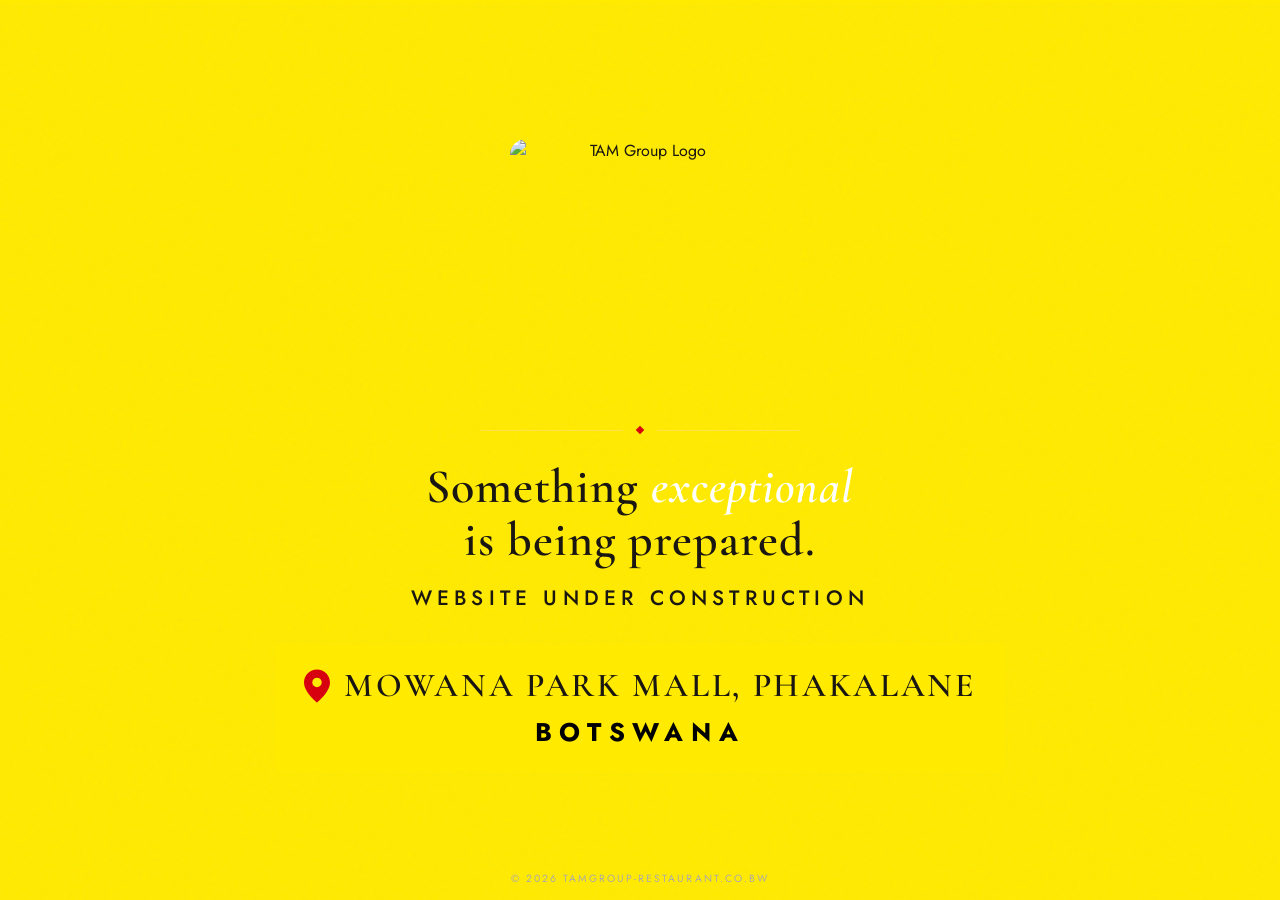
==== index.html @ 90bd8664 "Add initial HTML structure for restaurant website" ====
<!DOCTYPE html>
<html lang="en">
<head>
  <meta charset="UTF-8" />
  <meta name="viewport" content="width=device-width, initial-scale=1.0" />
  <title>TAM Group Restaurant</title>
  <meta name="description" content="TAM Group Restaurant – Coming Soon. Mowana Park Mall, Phakalane, Botswana." />
  <link rel="preconnect" href="https://fonts.googleapis.com" />
  <link rel="preconnect" href="https://fonts.gstatic.com" crossorigin />
  <link href="https://fonts.googleapis.com/css2?family=Cormorant+Garamond:ital,wght@0,300;0,400;0,600;1,300;1,400&family=Jost:wght@300;400;500&display=swap" rel="stylesheet" />

  <style>
    *, *::before, *::after { box-sizing: border-box; margin: 0; padding: 0; }

    :root {
      --white:   #ffffff;
      --off:     #fff9e6;
      --cream:   #FF4164;
      --gold:    #FFE14C;
      --gold-lt: #ffea7a;
      --dark:    #1a1612;
      --mid:     #5c5248;
      --radius:  4px;
    }

    html, body {
      height: 100%;
      font-family: 'Jost', sans-serif;
      background: #FFEA00;
      color: var(--dark);
      -webkit-font-smoothing: antialiased;
    }

    body::before {
      content: '';
      position: fixed;
      inset: 0;
      background-image: url("data:image/svg+xml,%3Csvg viewBox='0 0 200 200' xmlns='http://www.w3.org/2000/svg'%3E%3Cfilter id='n'%3E%3CfeTurbulence type='fractalNoise' baseFrequency='0.9' numOctaves='4' stitchTiles='stitch'/%3E%3C/filter%3E%3Crect width='100%25' height='100%25' filter='url(%23n)' opacity='0.035'/%3E%3C/svg%3E");
      pointer-events: none;
      z-index: 0;
    }

    .top-bar {
      position: fixed;
      top: 0; left: 0; right: 0;
      height: 3px;
      background: linear-gradient(90deg, #FFEA00, #FFEA00, #FFEA00);
      z-index: 100;
    }

    .page {
      position: relative;
      z-index: 1;
      min-height: 100vh;
      display: flex;
      flex-direction: column;
      align-items: center;
      justify-content: center;
      padding: 70px 24px 60px;
      text-align: center;
      gap: 0;
    }

    /* ============================================================
       LOGO SECTION
       Replace "white.logo.png" with your actual logo filename.
       The logo displays as a large circle (240px desktop, 180px mobile).
       Just drop your image file in the same folder as this HTML file
       and update the src attribute below if the filename is different.
       ============================================================ */
    .logo-wrap {
      margin-bottom: 28px;
      opacity: 0;
      animation: fadeUp 0.9s cubic-bezier(0.22,1,0.36,1) 0.1s forwards;
    }

    .logo-wrap img {
      width: 260px;
      height: 260px;
      border-radius: 16px;
      object-fit: cover;
      display: block;
      margin: 0 auto;
    }

    .divider {
      display: flex;
      align-items: center;
      gap: 14px;
      margin: 0 auto 28px;
      width: min(320px, 80vw);
      opacity: 0;
      animation: fadeUp 0.9s cubic-bezier(0.22,1,0.36,1) 0.3s forwards;
    }

    .divider-line {
      flex: 1;
      height: 1px;
      background: #FFE14C;
    }

    .divider-diamond {
      width: 6px;
      height: 6px;
      background: #D7000F;
      transform: rotate(45deg);
      flex-shrink: 0;
    }

    .headline-block {
      opacity: 0;
      animation: fadeUp 0.9s cubic-bezier(0.22,1,0.36,1) 0.45s forwards;
      margin-bottom: 12px;
    }

    .headline {
      font-family: 'Cormorant Garamond', serif;
      font-weight: 600;
      font-size: clamp(1.8rem, 4.5vw, 3rem);
      line-height: 1.1;
      color: var(--dark);
      letter-spacing: 0.02em;
    }

    .headline em {
      font-style: italic;
      color: #ffffff;
    }

    .subline {
      font-family: 'Jost', sans-serif;
      font-weight: 500;
      font-size: clamp(1rem, 2.5vw, 1.3rem);
      letter-spacing: 0.25em;
      text-transform: uppercase;
      color: var(--dark);
      margin-top: 16px;
    }

    .location-card {
      background: #FFEA00;
      border: none;
      border-radius: var(--radius);
      padding: 20px 28px;
      display: inline-flex;
      flex-direction: column;
      align-items: center;
      margin-top: 20px;
      opacity: 0;
      animation: fadeUp 0.9s cubic-bezier(0.22,1,0.36,1) 0.75s forwards;
    }

    .location-row {
      display: flex;
      align-items: center;
      gap: 14px;
      white-space: nowrap;
    }

    .location-main {
      font-family: 'Cormorant Garamond', serif;
      font-size: clamp(1.4rem, 4.5vw, 2.1rem);
      font-weight: 600;
      font-style: normal;
      color: var(--dark);
      letter-spacing: 0.08em;
      white-space: nowrap;
      text-transform: uppercase;
    }

    .location-country {
      font-family: 'Jost', sans-serif;
      font-size: clamp(1.1rem, 3vw, 1.6rem);
      letter-spacing: 0.3em;
      color: black;
      margin-top: 8px;
      font-weight: 700;
      text-align: center;
      text-transform: uppercase;
    }

    .square-img-wrap {
      margin-top: 18px;
      opacity: 0;
      animation: fadeUp 0.9s cubic-bezier(0.22,1,0.36,1) 0.9s forwards;
    }

    /* ============================================================
       SQUARE FEATURE IMAGE
       Replace "pink.img.png" with your actual image filename.
       ============================================================ */
    .square-img-wrap img {
      width: min(300px, 82vw);
      height: min(300px, 82vw);
      border-radius: 12px;
      object-fit: cover;
      box-shadow: 0 8px 25px rgba(0,0,0,0.15);
      display: block;
    }

    footer {
      position: fixed;
      bottom: 0; left: 0; right: 0;
      padding: 14px 24px;
      text-align: center;
      font-size: 0.65rem;
      letter-spacing: 0.2em;
      text-transform: uppercase;
      color: #aaa;
      background: transparent;
    }

    @keyframes fadeUp {
      from { opacity: 0; transform: translateY(22px); }
      to   { opacity: 1; transform: translateY(0); }
    }

    /* ============================================================
       MOBILE STYLES
       Logo shrinks to 180px on small screens but stays big and round.
       ============================================================ */
    @media (max-width: 480px) {
      .page { padding: 70px 12px 60px; }

      .logo-wrap img {
        width: 200px;
        height: 200px;
        border-radius: 16px;
      }

      .location-card { padding: 14px 16px; }
      .location-main { font-size: clamp(0.85rem, 4vw, 1.1rem); letter-spacing: 0.04em; }
      .location-country { font-size: clamp(0.95rem, 4vw, 1.2rem); letter-spacing: 0.15em; }
      .location-row { gap: 6px; }
      .location-row svg { width: 14px !important; height: 18px !important; }
      .headline { font-size: clamp(1.4rem, 6vw, 2rem); }
      .subline { font-size: clamp(0.75rem, 3.5vw, 1rem); letter-spacing: 0.15em; }
      .divider { margin-bottom: 18px; }
      .headline-block { margin-bottom: 18px; }
      .logo-wrap { margin-bottom: 18px; }
    }
  </style>
</head>
<body>

  <div class="top-bar"></div>

  <div class="page">

    <!-- ============================================================
         YOUR LOGO GOES HERE
         File: white.logo.png (in the same folder as this index.html)
         If you rename the file, update the src="" value below.
         ============================================================ -->
    <div class="logo-wrap">
      <img src="splash-icon.png" alt="TAM Group Logo" />
    </div>

    <div class="divider">
      <div class="divider-line"></div>
      <div class="divider-diamond"></div>
      <div class="divider-line"></div>
    </div>

    <div class="headline-block">
      <div class="headline">Something <em>exceptional</em><br>is being prepared.</div>
      <div class="subline">Website Under Construction</div>
    </div>

    <div class="location-card">
      <div class="location-row">
        <svg width="26" height="34" viewBox="0 0 22 28" fill="none" xmlns="http://www.w3.org/2000/svg" style="flex-shrink:0;margin-top:2px">
          <path d="M11 0C4.925 0 0 4.925 0 11c0 8.25 11 17 11 17s11-8.75 11-17C22 4.925 17.075 0 11 0Zm0 15a4 4 0 1 1 0-8 4 4 0 0 1 0 8Z" fill="#D7000F"/>
        </svg>
        <div class="location-main">MOWANA PARK MALL, PHAKALANE</div>
      </div>
      <div class="location-country">BOTSWANA</div>
    </div>

    <!-- ============================================================
         SQUARE FEATURE IMAGE
         File: pink.img.png (in the same folder as this index.html)
         If you rename the file, update the src="" value below.
         ============================================================ -->

  </div>

  <footer>© 2026 tamgroup-restaurant.co.bw</footer>

</body>
</html>
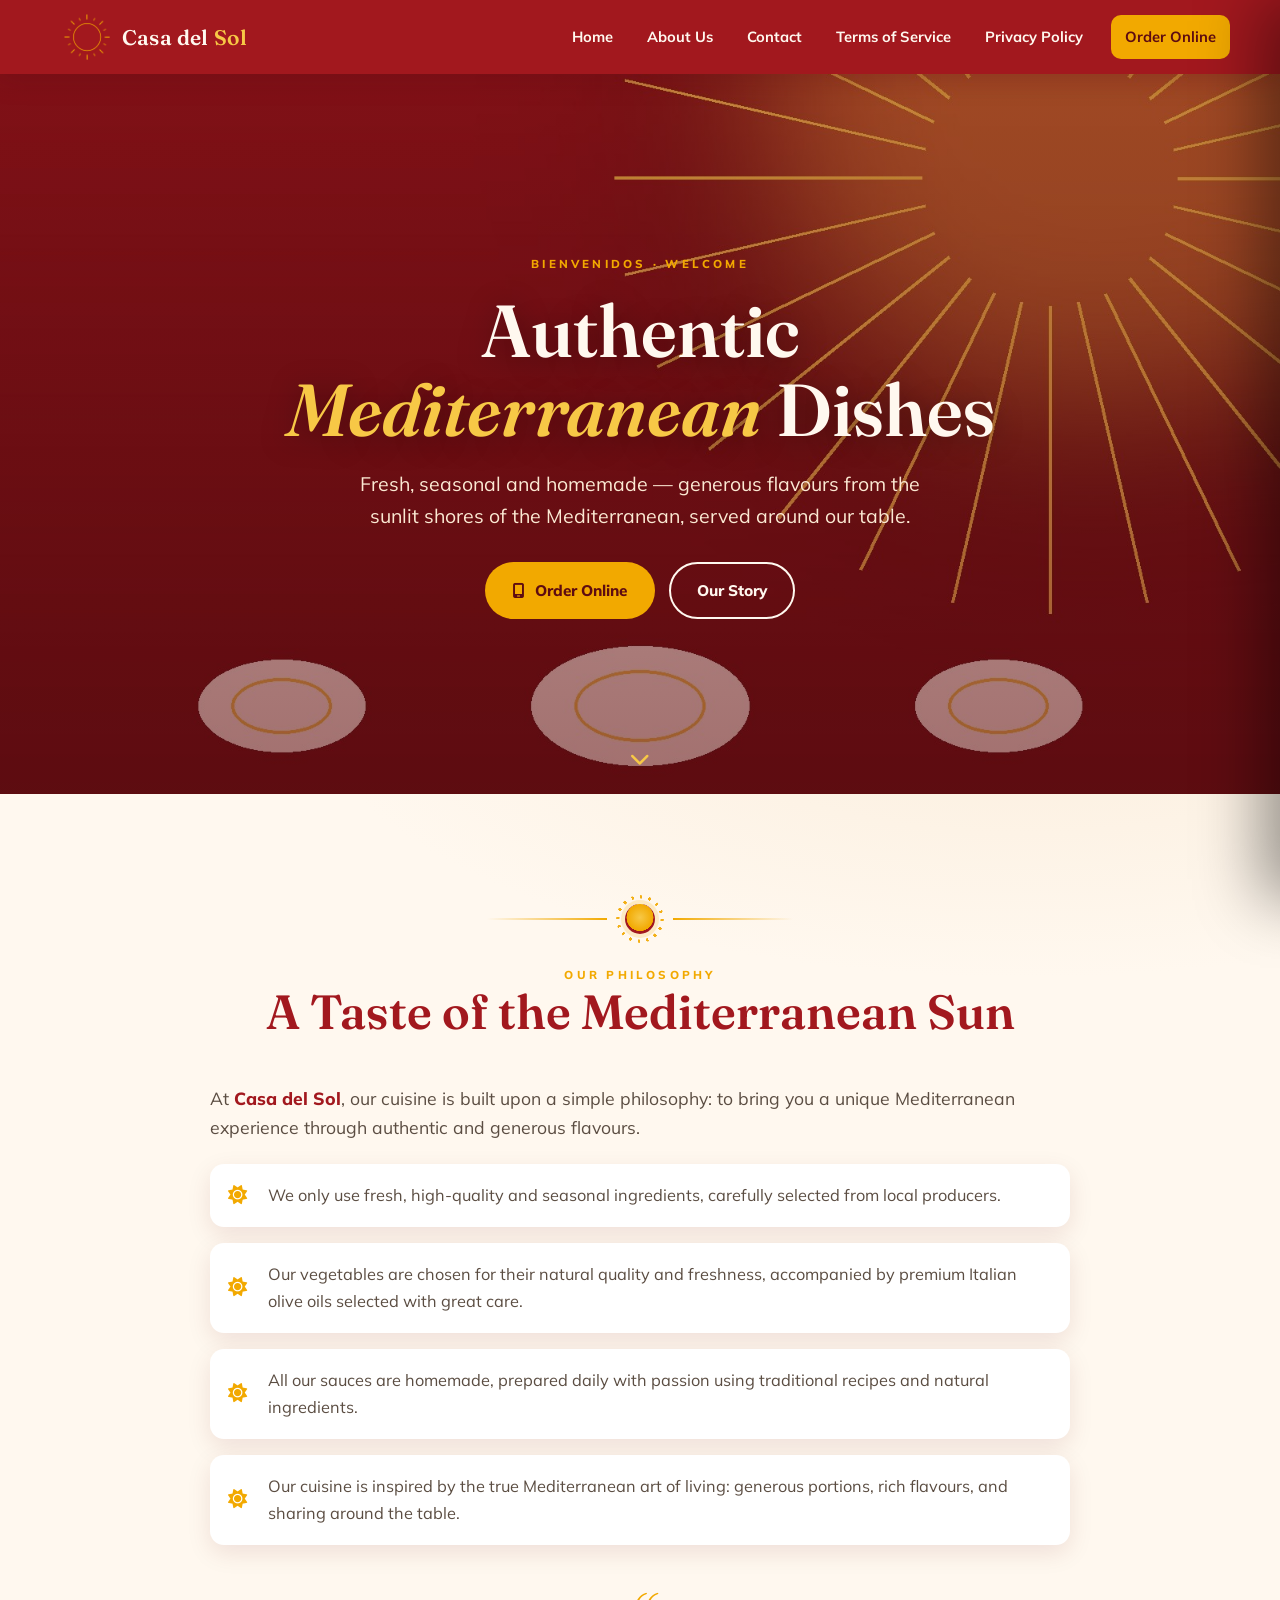
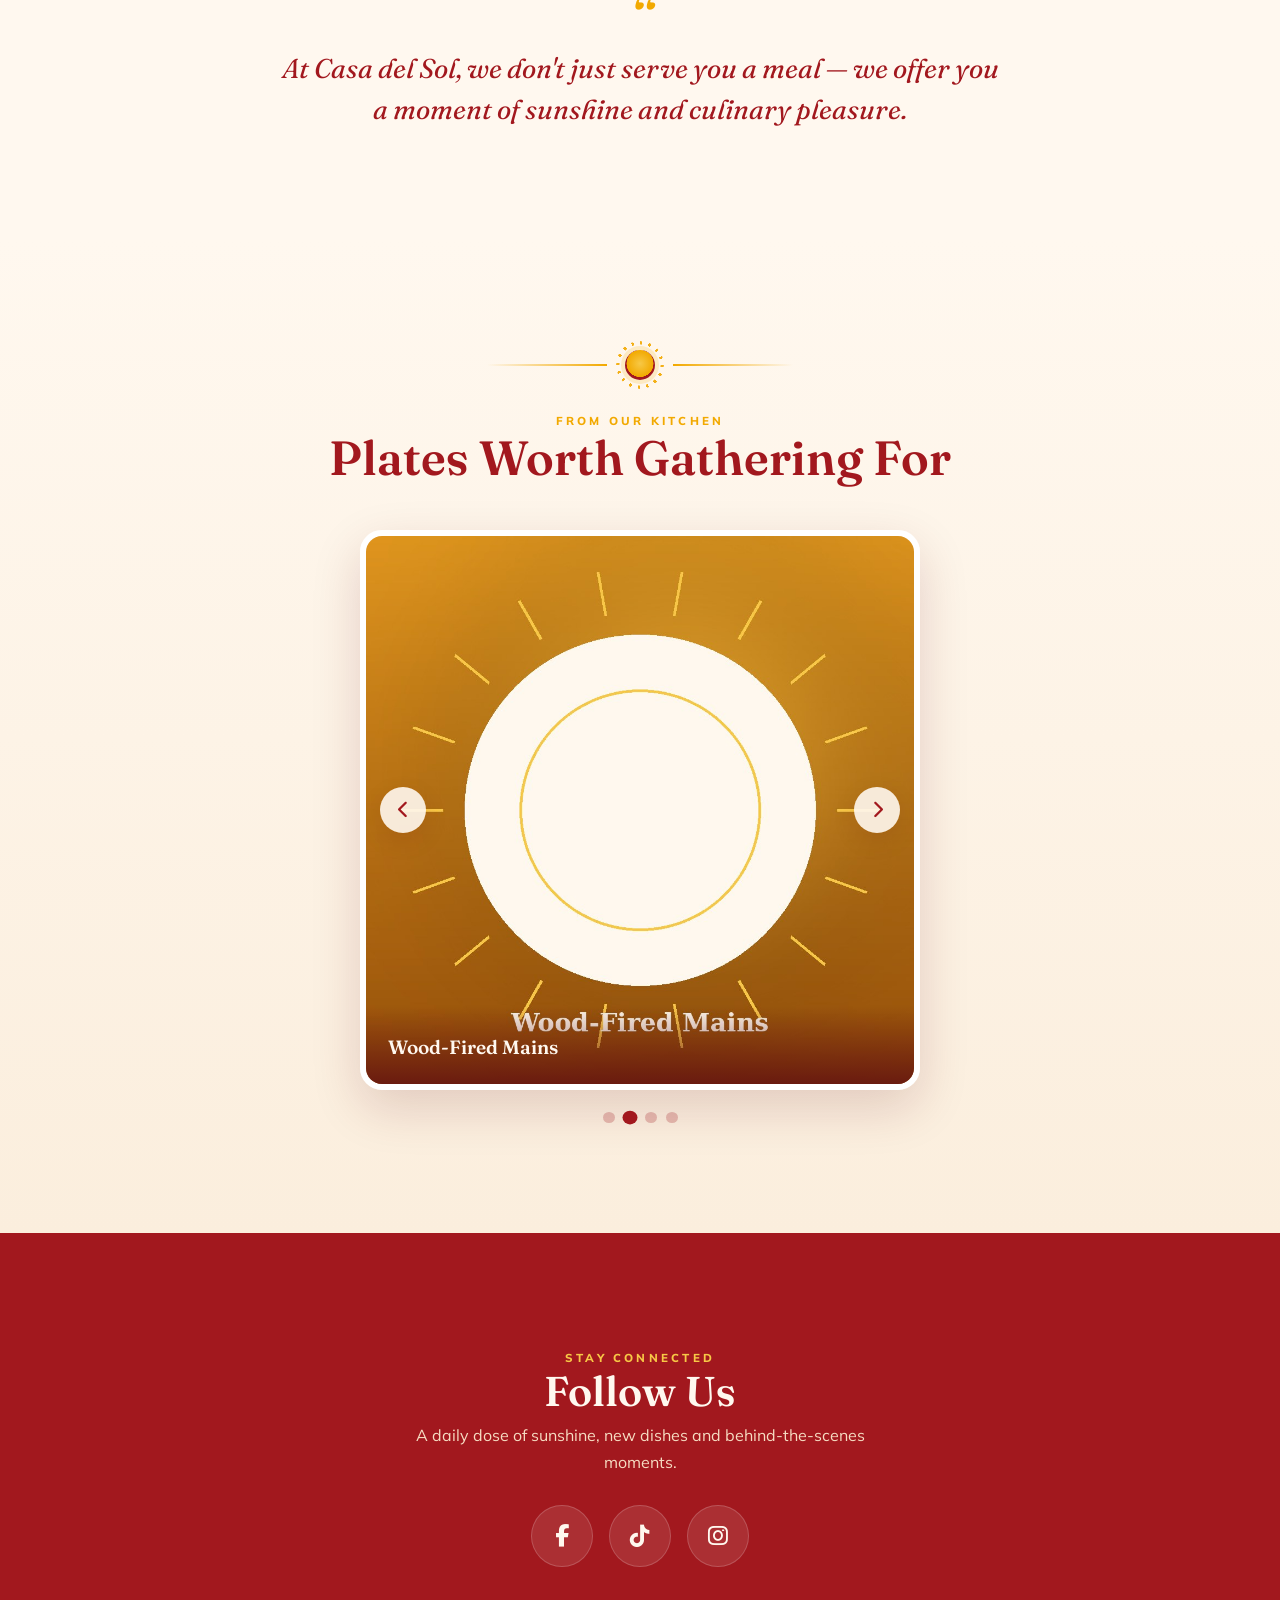
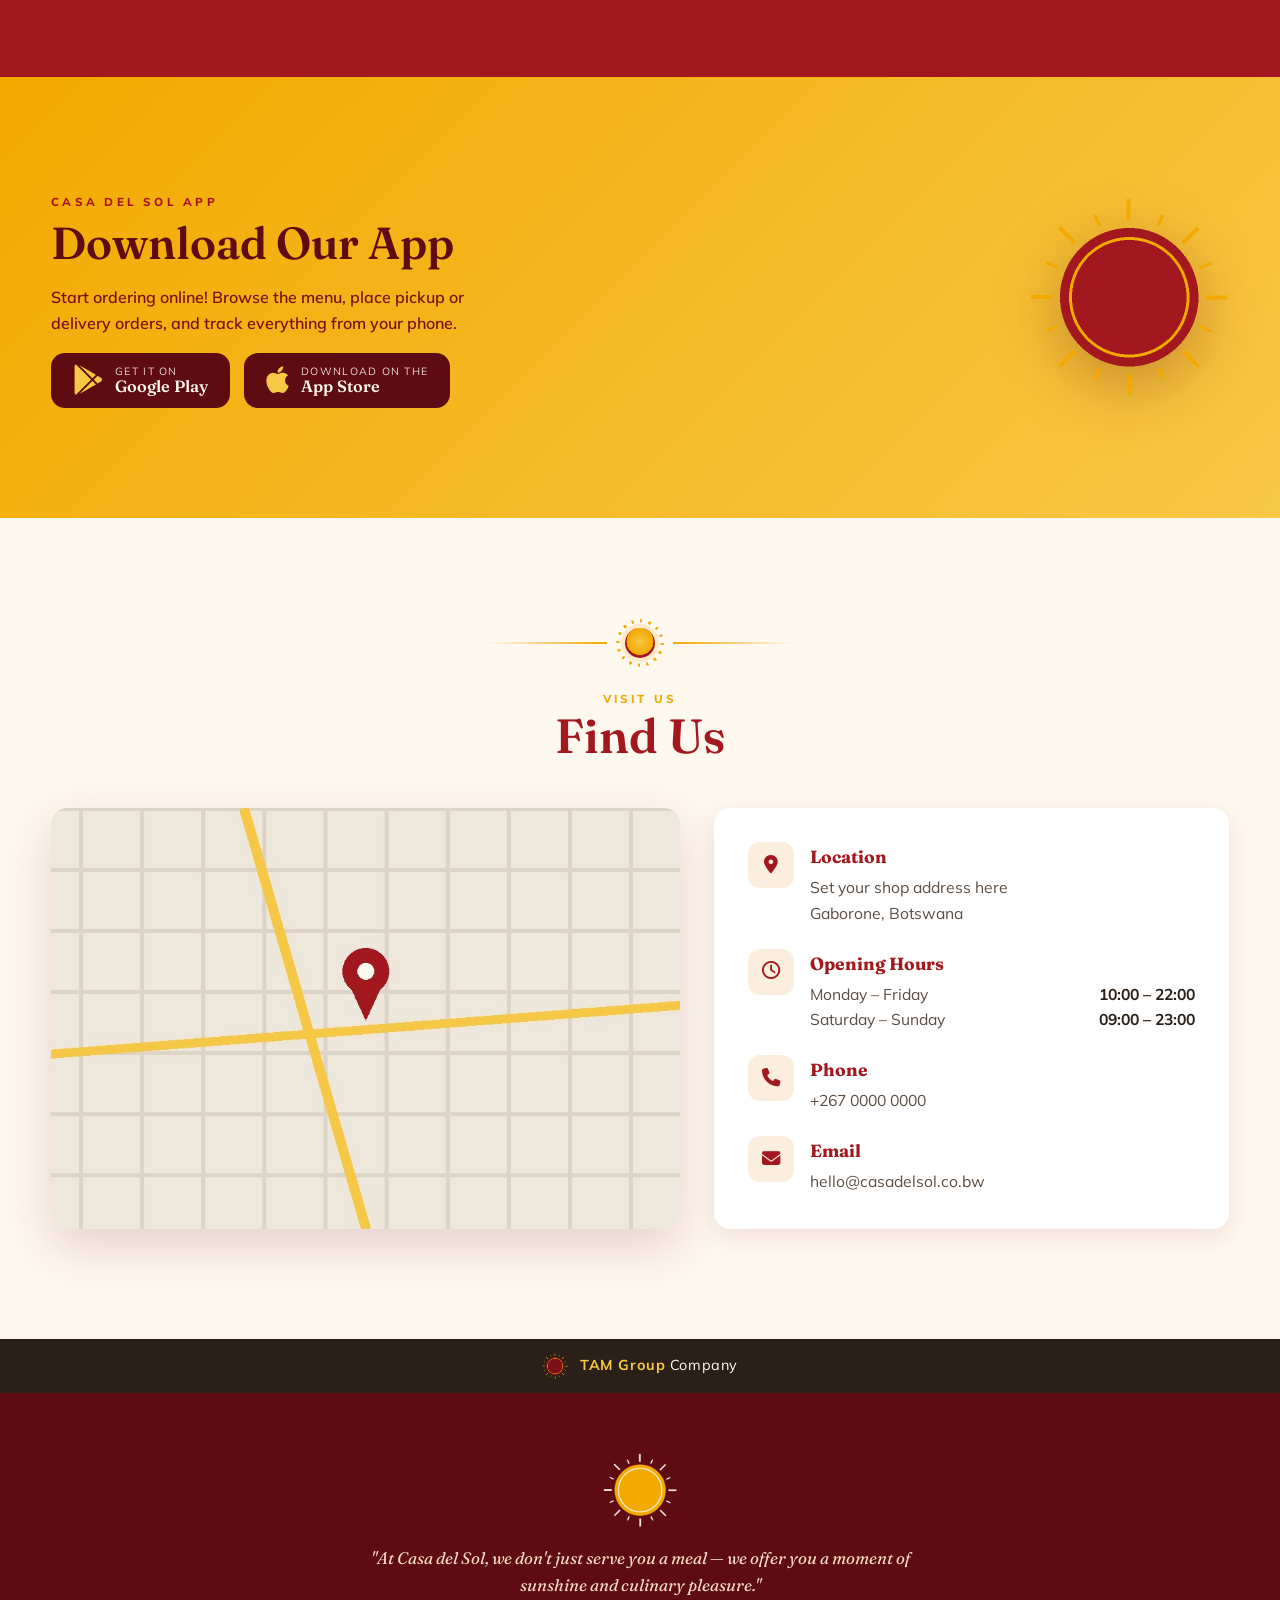
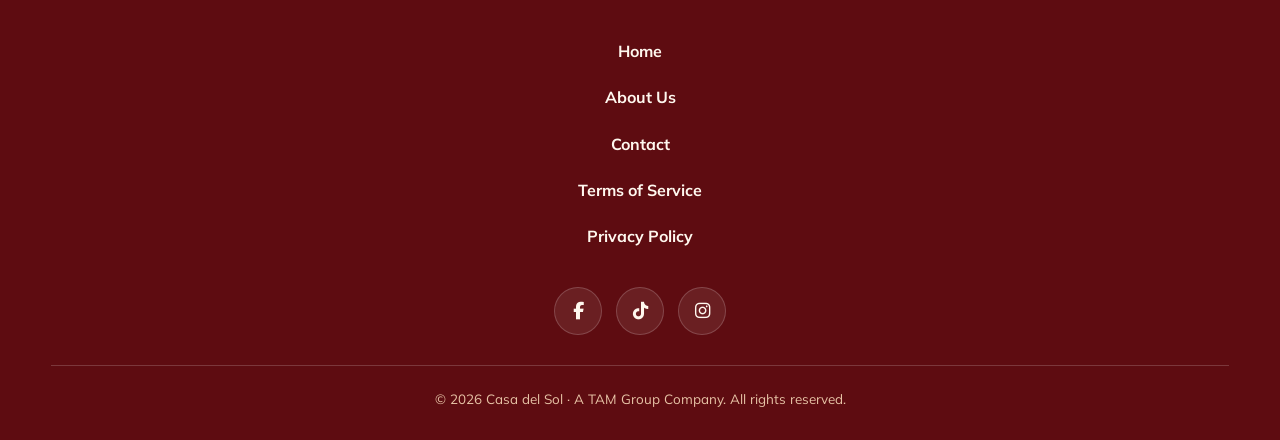
==== commit 0aa16cfc: "Add files via upload" ====
--- a/index.html
+++ b/index.html
@@ -3,289 +3,248 @@
 <head>
   <meta charset="UTF-8" />
   <meta name="viewport" content="width=device-width, initial-scale=1.0" />
-  <title>TAM Group Restaurant</title>
-  <meta name="description" content="TAM Group Restaurant – Coming Soon. Mowana Park Mall, Phakalane, Botswana." />
-  <link rel="preconnect" href="https://fonts.googleapis.com" />
-  <link rel="preconnect" href="https://fonts.gstatic.com" crossorigin />
-  <link href="https://fonts.googleapis.com/css2?family=Cormorant+Garamond:ital,wght@0,300;0,400;0,600;1,300;1,400&family=Jost:wght@300;400;500&display=swap" rel="stylesheet" />
-
-  <style>
-    *, *::before, *::after { box-sizing: border-box; margin: 0; padding: 0; }
-
-    :root {
-      --white:   #ffffff;
-      --off:     #fff9e6;
-      --cream:   #FF4164;
-      --gold:    #FFE14C;
-      --gold-lt: #ffea7a;
-      --dark:    #1a1612;
-      --mid:     #5c5248;
-      --radius:  4px;
-    }
-
-    html, body {
-      height: 100%;
-      font-family: 'Jost', sans-serif;
-      background: #FFEA00;
-      color: var(--dark);
-      -webkit-font-smoothing: antialiased;
-    }
-
-    body::before {
-      content: '';
-      position: fixed;
-      inset: 0;
-      background-image: url("data:image/svg+xml,%3Csvg viewBox='0 0 200 200' xmlns='http://www.w3.org/2000/svg'%3E%3Cfilter id='n'%3E%3CfeTurbulence type='fractalNoise' baseFrequency='0.9' numOctaves='4' stitchTiles='stitch'/%3E%3C/filter%3E%3Crect width='100%25' height='100%25' filter='url(%23n)' opacity='0.035'/%3E%3C/svg%3E");
-      pointer-events: none;
-      z-index: 0;
-    }
-
-    .top-bar {
-      position: fixed;
-      top: 0; left: 0; right: 0;
-      height: 3px;
-      background: linear-gradient(90deg, #FFEA00, #FFEA00, #FFEA00);
-      z-index: 100;
-    }
-
-    .page {
-      position: relative;
-      z-index: 1;
-      min-height: 100vh;
-      display: flex;
-      flex-direction: column;
-      align-items: center;
-      justify-content: center;
-      padding: 70px 24px 60px;
-      text-align: center;
-      gap: 0;
-    }
-
-    /* ============================================================
-       LOGO SECTION
-       Replace "white.logo.png" with your actual logo filename.
-       The logo displays as a large circle (240px desktop, 180px mobile).
-       Just drop your image file in the same folder as this HTML file
-       and update the src attribute below if the filename is different.
-       ============================================================ */
-    .logo-wrap {
-      margin-bottom: 28px;
-      opacity: 0;
-      animation: fadeUp 0.9s cubic-bezier(0.22,1,0.36,1) 0.1s forwards;
-    }
-
-    .logo-wrap img {
-      width: 260px;
-      height: 260px;
-      border-radius: 16px;
-      object-fit: cover;
-      display: block;
-      margin: 0 auto;
-    }
-
-    .divider {
-      display: flex;
-      align-items: center;
-      gap: 14px;
-      margin: 0 auto 28px;
-      width: min(320px, 80vw);
-      opacity: 0;
-      animation: fadeUp 0.9s cubic-bezier(0.22,1,0.36,1) 0.3s forwards;
-    }
-
-    .divider-line {
-      flex: 1;
-      height: 1px;
-      background: #FFE14C;
-    }
-
-    .divider-diamond {
-      width: 6px;
-      height: 6px;
-      background: #D7000F;
-      transform: rotate(45deg);
-      flex-shrink: 0;
-    }
-
-    .headline-block {
-      opacity: 0;
-      animation: fadeUp 0.9s cubic-bezier(0.22,1,0.36,1) 0.45s forwards;
-      margin-bottom: 12px;
-    }
-
-    .headline {
-      font-family: 'Cormorant Garamond', serif;
-      font-weight: 600;
-      font-size: clamp(1.8rem, 4.5vw, 3rem);
-      line-height: 1.1;
-      color: var(--dark);
-      letter-spacing: 0.02em;
-    }
-
-    .headline em {
-      font-style: italic;
-      color: #ffffff;
-    }
-
-    .subline {
-      font-family: 'Jost', sans-serif;
-      font-weight: 500;
-      font-size: clamp(1rem, 2.5vw, 1.3rem);
-      letter-spacing: 0.25em;
-      text-transform: uppercase;
-      color: var(--dark);
-      margin-top: 16px;
-    }
-
-    .location-card {
-      background: #FFEA00;
-      border: none;
-      border-radius: var(--radius);
-      padding: 20px 28px;
-      display: inline-flex;
-      flex-direction: column;
-      align-items: center;
-      margin-top: 20px;
-      opacity: 0;
-      animation: fadeUp 0.9s cubic-bezier(0.22,1,0.36,1) 0.75s forwards;
-    }
-
-    .location-row {
-      display: flex;
-      align-items: center;
-      gap: 14px;
-      white-space: nowrap;
-    }
-
-    .location-main {
-      font-family: 'Cormorant Garamond', serif;
-      font-size: clamp(1.4rem, 4.5vw, 2.1rem);
-      font-weight: 600;
-      font-style: normal;
-      color: var(--dark);
-      letter-spacing: 0.08em;
-      white-space: nowrap;
-      text-transform: uppercase;
-    }
-
-    .location-country {
-      font-family: 'Jost', sans-serif;
-      font-size: clamp(1.1rem, 3vw, 1.6rem);
-      letter-spacing: 0.3em;
-      color: black;
-      margin-top: 8px;
-      font-weight: 700;
-      text-align: center;
-      text-transform: uppercase;
-    }
-
-    .square-img-wrap {
-      margin-top: 18px;
-      opacity: 0;
-      animation: fadeUp 0.9s cubic-bezier(0.22,1,0.36,1) 0.9s forwards;
-    }
-
-    /* ============================================================
-       SQUARE FEATURE IMAGE
-       Replace "pink.img.png" with your actual image filename.
-       ============================================================ */
-    .square-img-wrap img {
-      width: min(300px, 82vw);
-      height: min(300px, 82vw);
-      border-radius: 12px;
-      object-fit: cover;
-      box-shadow: 0 8px 25px rgba(0,0,0,0.15);
-      display: block;
-    }
-
-    footer {
-      position: fixed;
-      bottom: 0; left: 0; right: 0;
-      padding: 14px 24px;
-      text-align: center;
-      font-size: 0.65rem;
-      letter-spacing: 0.2em;
-      text-transform: uppercase;
-      color: #aaa;
-      background: transparent;
-    }
-
-    @keyframes fadeUp {
-      from { opacity: 0; transform: translateY(22px); }
-      to   { opacity: 1; transform: translateY(0); }
-    }
-
-    /* ============================================================
-       MOBILE STYLES
-       Logo shrinks to 180px on small screens but stays big and round.
-       ============================================================ */
-    @media (max-width: 480px) {
-      .page { padding: 70px 12px 60px; }
-
-      .logo-wrap img {
-        width: 200px;
-        height: 200px;
-        border-radius: 16px;
-      }
-
-      .location-card { padding: 14px 16px; }
-      .location-main { font-size: clamp(0.85rem, 4vw, 1.1rem); letter-spacing: 0.04em; }
-      .location-country { font-size: clamp(0.95rem, 4vw, 1.2rem); letter-spacing: 0.15em; }
-      .location-row { gap: 6px; }
-      .location-row svg { width: 14px !important; height: 18px !important; }
-      .headline { font-size: clamp(1.4rem, 6vw, 2rem); }
-      .subline { font-size: clamp(0.75rem, 3.5vw, 1rem); letter-spacing: 0.15em; }
-      .divider { margin-bottom: 18px; }
-      .headline-block { margin-bottom: 18px; }
-      .logo-wrap { margin-bottom: 18px; }
-    }
-  </style>
+  <title>Casa del Sol — Authentic Mediterranean Dining</title>
+  <meta name="description" content="Casa del Sol — a sun-drenched Mediterranean table. Fresh, seasonal, homemade. Generous flavours and a moment of sunshine on every plate." />
+
+  <!-- Fonts -->
+  <link rel="preconnect" href="https://fonts.googleapis.com">
+  <link rel="preconnect" href="https://fonts.gstatic.com" crossorigin>
+  <link href="https://fonts.googleapis.com/css2?family=Fraunces:ital,opsz,wght@0,9..144,400;0,9..144,600;1,9..144,500;1,9..144,600&family=Mulish:wght@400;600;700;800&display=swap" rel="stylesheet">
+  <!-- Icons -->
+  <link rel="stylesheet" href="https://cdnjs.cloudflare.com/ajax/libs/font-awesome/6.5.2/css/all.min.css">
+  <!-- Styles -->
+  <link rel="stylesheet" href="styles.css" />
+  <link rel="icon" type="image/png" href="images/logo.png" />
 </head>
-<body>
-
-  <div class="top-bar"></div>
-
-  <div class="page">
-
-    <!-- ============================================================
-         YOUR LOGO GOES HERE
-         File: white.logo.png (in the same folder as this index.html)
-         If you rename the file, update the src="" value below.
-         ============================================================ -->
-    <div class="logo-wrap">
-      <img src="splash-icon.png" alt="TAM Group Logo" />
-    </div>
-
-    <div class="divider">
-      <div class="divider-line"></div>
-      <div class="divider-diamond"></div>
-      <div class="divider-line"></div>
-    </div>
-
-    <div class="headline-block">
-      <div class="headline">Something <em>exceptional</em><br>is being prepared.</div>
-      <div class="subline">Website Under Construction</div>
-    </div>
-
-    <div class="location-card">
-      <div class="location-row">
-        <svg width="26" height="34" viewBox="0 0 22 28" fill="none" xmlns="http://www.w3.org/2000/svg" style="flex-shrink:0;margin-top:2px">
-          <path d="M11 0C4.925 0 0 4.925 0 11c0 8.25 11 17 11 17s11-8.75 11-17C22 4.925 17.075 0 11 0Zm0 15a4 4 0 1 1 0-8 4 4 0 0 1 0 8Z" fill="#D7000F"/>
-        </svg>
-        <div class="location-main">MOWANA PARK MALL, PHAKALANE</div>
-      </div>
-      <div class="location-country">BOTSWANA</div>
-    </div>
-
-    <!-- ============================================================
-         SQUARE FEATURE IMAGE
-         File: pink.img.png (in the same folder as this index.html)
-         If you rename the file, update the src="" value below.
-         ============================================================ -->
-
+<body id="top">
+
+  <!-- ================= HEADER ================= -->
+  <header class="site-header">
+    <div class="header-inner">
+      <a class="brand" href="index.html" aria-label="Casa del Sol home">
+        <img src="images/logo.png" alt="Casa del Sol sun emblem" />
+        <span class="brand-name">Casa del <b>Sol</b></span>
+      </a>
+
+      <nav class="nav-desktop" aria-label="Primary">
+        <a href="#top">Home</a>
+        <a href="#about">About Us</a>
+        <a href="#find-us">Contact</a>
+        <a href="terms.html">Terms of Service</a>
+        <a href="privacy.html">Privacy Policy</a>
+        <a class="btn-order" href="#app">Order Online</a>
+      </nav>
+
+      <button class="menu-toggle" aria-label="Open menu" aria-controls="mobileMenu" aria-expanded="false">
+        <span></span><span></span><span></span>
+      </button>
+    </div>
+  </header>
+
+  <!-- ================= SLIDE-OUT MENU ================= -->
+  <div class="menu-overlay" id="menuOverlay"></div>
+  <nav class="mobile-menu" id="mobileMenu" aria-label="Mobile">
+    <a href="#top"><i class="fa-solid fa-house"></i> Home</a>
+    <hr>
+    <a href="#about"><i class="fa-solid fa-leaf"></i> About Us</a>
+    <hr>
+    <a href="#find-us"><i class="fa-solid fa-location-dot"></i> Contact</a>
+    <div class="mm-contact">
+      <div><i class="fa-solid fa-phone"></i> +267 0000 0000</div>
+      <div><i class="fa-solid fa-envelope"></i> hello@casadelsol.co.bw</div>
+    </div>
+    <hr>
+    <a href="terms.html"><i class="fa-solid fa-file-contract"></i> Terms of Service</a>
+    <hr>
+    <a href="privacy.html"><i class="fa-solid fa-shield-halved"></i> Privacy Policy</a>
+  </nav>
+
+  <!-- ================= HERO ================= -->
+  <section class="hero">
+    <img class="hero-img" src="images/hero.jpg" alt="A Mediterranean table bathed in golden light" />
+    <div class="hero-content">
+      <span class="eyebrow">Bienvenidos · Welcome</span>
+      <h1>Authentic <span class="em">Mediterranean</span> Dishes</h1>
+      <p>Fresh, seasonal and homemade — generous flavours from the sunlit shores of the Mediterranean, served around our table.</p>
+      <div class="cta-row">
+        <a class="btn btn-gold" href="#app"><i class="fa-solid fa-mobile-screen"></i> Order Online</a>
+        <a class="btn btn-ghost" href="#about">Our Story</a>
+      </div>
+    </div>
+    <a class="scroll-cue" href="#about" aria-label="Scroll down"><i class="fa-solid fa-chevron-down fa-lg"></i></a>
+  </section>
+
+  <!-- ================= PHILOSOPHY (About Us) ================= -->
+  <section class="section philosophy" id="about">
+    <div class="wrap">
+      <div class="section-head reveal">
+        <div class="sun-divider"><span class="rule"></span><span class="sun-mark"></span><span class="rule right"></span></div>
+        <span class="eyebrow">Our Philosophy</span>
+        <h2>A Taste of the Mediterranean Sun</h2>
+      </div>
+
+      <div class="philo-grid reveal">
+        <p>At <strong>Casa del Sol</strong>, our cuisine is built upon a simple philosophy: to bring you a unique Mediterranean experience through authentic and generous flavours.</p>
+
+        <ul class="philo-list">
+          <li>We only use fresh, high-quality and seasonal ingredients, carefully selected from local producers.</li>
+          <li>Our vegetables are chosen for their natural quality and freshness, accompanied by premium Italian olive oils selected with great care.</li>
+          <li>All our sauces are homemade, prepared daily with passion using traditional recipes and natural ingredients.</li>
+          <li>Our cuisine is inspired by the true Mediterranean art of living: generous portions, rich flavours, and sharing around the table.</li>
+        </ul>
+
+        <blockquote class="pull-quote">
+          At Casa del Sol, we don't just serve you a meal — we offer you a moment of sunshine and culinary pleasure.
+        </blockquote>
+      </div>
+    </div>
+  </section>
+
+  <!-- ================= GALLERY / SLIDESHOW ================= -->
+  <section class="section gallery">
+    <div class="wrap">
+      <div class="section-head reveal">
+        <div class="sun-divider"><span class="rule"></span><span class="sun-mark"></span><span class="rule right"></span></div>
+        <span class="eyebrow">From Our Kitchen</span>
+        <h2>Plates Worth Gathering For</h2>
+      </div>
+
+      <div class="reveal">
+        <div class="slideshow" aria-roledescription="carousel" aria-label="Dishes at Casa del Sol">
+          <div class="slides">
+            <div class="slide active"><img src="images/slide1.jpg" alt="Mezze and sharing plates"><div class="slide-cap">Mezze &amp; Sharing</div></div>
+            <div class="slide"><img src="images/slide2.jpg" alt="Wood-fired mains"><div class="slide-cap">Wood-Fired Mains</div></div>
+            <div class="slide"><img src="images/slide3.jpg" alt="Fresh daily pastas"><div class="slide-cap">Fresh Daily Pastas</div></div>
+            <div class="slide"><img src="images/slide4.jpg" alt="Sun-ripened desserts"><div class="slide-cap">Sun-Ripened Desserts</div></div>
+          </div>
+          <button class="slide-arrow prev" aria-label="Previous slide"><i class="fa-solid fa-chevron-left"></i></button>
+          <button class="slide-arrow next" aria-label="Next slide"><i class="fa-solid fa-chevron-right"></i></button>
+        </div>
+        <div class="dots" role="tablist" aria-label="Slide navigation"></div>
+      </div>
+    </div>
+  </section>
+
+  <!-- ================= FOLLOW US ================= -->
+  <section class="section social">
+    <div class="wrap reveal">
+      <span class="eyebrow">Stay Connected</span>
+      <h2>Follow Us</h2>
+      <p>A daily dose of sunshine, new dishes and behind-the-scenes moments.</p>
+      <div class="social-row">
+        <a href="#" aria-label="Facebook" title="Facebook"><i class="fa-brands fa-facebook-f"></i></a>
+        <a href="#" aria-label="TikTok" title="TikTok"><i class="fa-brands fa-tiktok"></i></a>
+        <a href="#" aria-label="Instagram" title="Instagram"><i class="fa-brands fa-instagram"></i></a>
+      </div>
+    </div>
+  </section>
+
+  <!-- ================= APP DOWNLOAD ================= -->
+  <section class="section appdl" id="app">
+    <div class="wrap inner reveal">
+      <div class="copy">
+        <span class="eyebrow">Casa del Sol App</span>
+        <h2>Download Our App</h2>
+        <p>Start ordering online! Browse the menu, place pickup or delivery orders, and track everything from your phone.</p>
+        <div class="store-row">
+          <a class="store-btn" href="#" aria-label="Download on Google Play">
+            <i class="fa-brands fa-google-play"></i>
+            <span class="st"><small>Get it on</small><b>Google Play</b></span>
+          </a>
+          <a class="store-btn" href="#" aria-label="Download on the App Store">
+            <i class="fa-brands fa-apple"></i>
+            <span class="st"><small>Download on the</small><b>App Store</b></span>
+          </a>
+        </div>
+      </div>
+      <div class="app-emblem"><img src="images/logo.png" alt="Casa del Sol app icon"></div>
+    </div>
+  </section>
+
+  <!-- ================= FIND US ================= -->
+  <section class="section findus" id="find-us">
+    <div class="wrap">
+      <div class="section-head reveal">
+        <div class="sun-divider"><span class="rule"></span><span class="sun-mark"></span><span class="rule right"></span></div>
+        <span class="eyebrow">Visit Us</span>
+        <h2>Find Us</h2>
+      </div>
+
+      <div class="findus-grid reveal">
+        <div class="map-card">
+          <!-- Replace this <img> with a Google Maps embed iframe when you have the exact pin:
+               <iframe src="https://www.google.com/maps/embed?pb=YOUR_EMBED" loading="lazy"></iframe> -->
+          <img src="images/map.jpg" alt="Map showing Casa del Sol location">
+        </div>
+
+        <div class="info-card">
+          <div class="info-row">
+            <span class="ic"><i class="fa-solid fa-location-dot"></i></span>
+            <div>
+              <h4>Location</h4>
+              <p>Set your shop address here<br>Gaborone, Botswana</p>
+            </div>
+          </div>
+          <div class="info-row">
+            <span class="ic"><i class="fa-regular fa-clock"></i></span>
+            <div style="flex:1">
+              <h4>Opening Hours</h4>
+              <p class="hours-line"><span>Monday – Friday</span><span>10:00 – 22:00</span></p>
+              <p class="hours-line"><span>Saturday – Sunday</span><span>09:00 – 23:00</span></p>
+            </div>
+          </div>
+          <div class="info-row">
+            <span class="ic"><i class="fa-solid fa-phone"></i></span>
+            <div>
+              <h4>Phone</h4>
+              <p><a href="tel:+2670000000">+267 0000 0000</a></p>
+            </div>
+          </div>
+          <div class="info-row">
+            <span class="ic"><i class="fa-solid fa-envelope"></i></span>
+            <div>
+              <h4>Email</h4>
+              <p><a href="mailto:hello@casadelsol.co.bw">hello@casadelsol.co.bw</a></p>
+            </div>
+          </div>
+        </div>
+      </div>
+    </div>
+  </section>
+
+  <!-- ================= THIN FOOTER ================= -->
+  <div class="footer-thin">
+    <img src="images/tam-logo.png" alt="TAM Group logo">
+    <span><b>TAM Group</b> Company</span>
   </div>
 
-  <footer>© 2026 tamgroup-restaurant.co.bw</footer>
-
+  <!-- ================= MAIN FOOTER ================= -->
+  <footer class="footer-main">
+    <div class="wrap">
+      <img class="f-logo" src="images/logo-light.png" alt="Casa del Sol">
+      <p class="footer-tag">"At Casa del Sol, we don't just serve you a meal — we offer you a moment of sunshine and culinary pleasure."</p>
+
+      <nav class="footer-nav" aria-label="Footer">
+        <a href="#top">Home</a>
+        <a href="#about">About Us</a>
+        <a href="#find-us">Contact</a>
+        <a href="terms.html">Terms of Service</a>
+        <a href="privacy.html">Privacy Policy</a>
+      </nav>
+
+      <div class="footer-social">
+        <a href="#" aria-label="Facebook"><i class="fa-brands fa-facebook-f"></i></a>
+        <a href="#" aria-label="TikTok"><i class="fa-brands fa-tiktok"></i></a>
+        <a href="#" aria-label="Instagram"><i class="fa-brands fa-instagram"></i></a>
+      </div>
+
+      <div class="footer-base">
+        © <span id="year"></span> Casa del Sol · A TAM Group Company. All rights reserved.
+      </div>
+    </div>
+  </footer>
+
+  <script>document.getElementById("year").textContent = new Date().getFullYear();</script>
+  <script src="script.js"></script>
 </body>
 </html>
--- a/styles.css
+++ b/styles.css
@@ -0,0 +1,404 @@
+/* =====================================================================
+   CASA DEL SOL  —  shared styles
+   Palette : deep red · saffron gold · warm cream · charcoal
+   Display : Fraunces   Body : Mulish
+   Signature: the sun (Casa del Sol = House of the Sun)
+   ===================================================================== */
+
+:root{
+  --red:        #A2181E;
+  --red-dark:   #7A1016;
+  --red-deep:   #5E0C11;
+  --gold:       #F2A900;
+  --gold-light: #F7C846;
+  --cream:      #FFF8EF;
+  --cream-2:    #FBEEDD;
+  --char:       #2B2018;
+  --char-soft:  #5b4d42;
+  --white:      #ffffff;
+  --line:       rgba(255,255,255,.18);
+
+  --maxw: 1180px;
+  --radius: 16px;
+  --shadow: 0 18px 50px rgba(94,12,17,.16);
+  --shadow-sm: 0 8px 24px rgba(94,12,17,.10);
+  --ease: cubic-bezier(.22,.61,.36,1);
+}
+
+*{ box-sizing:border-box; }
+html{ scroll-behavior:smooth; }
+body{
+  margin:0;
+  font-family:"Mulish", system-ui, -apple-system, "Segoe UI", sans-serif;
+  color:var(--char);
+  background:var(--cream);
+  line-height:1.65;
+  -webkit-font-smoothing:antialiased;
+  overflow-x:hidden;
+}
+img{ display:block; max-width:100%; }
+a{ color:inherit; text-decoration:none; }
+h1,h2,h3{ font-family:"Fraunces", Georgia, serif; font-weight:600; line-height:1.08; margin:0; }
+
+.wrap{ width:min(var(--maxw), 92%); margin-inline:auto; }
+.eyebrow{
+  font-family:"Mulish"; font-weight:800; letter-spacing:.28em;
+  text-transform:uppercase; font-size:.72rem; color:var(--gold);
+}
+
+/* ---------- Sun divider (signature) ---------- */
+.sun-divider{ display:flex; align-items:center; gap:18px; justify-content:center; margin:0 auto 26px; }
+.sun-divider .rule{ height:2px; width:min(120px,18vw); background:linear-gradient(90deg,transparent,var(--gold)); }
+.sun-divider .rule.right{ background:linear-gradient(90deg,var(--gold),transparent); }
+.sun-mark{
+  width:30px; height:30px; flex:none; border-radius:50%;
+  background:radial-gradient(circle at 50% 45%, var(--gold-light), var(--gold) 60%, var(--red) 61%);
+  box-shadow:0 0 0 4px rgba(242,169,0,.18);
+  position:relative;
+}
+.sun-mark::before{
+  content:""; position:absolute; inset:-9px; border-radius:50%;
+  background:
+    repeating-conic-gradient(var(--gold) 0deg 6deg, transparent 6deg 22.5deg);
+  -webkit-mask:radial-gradient(circle, transparent 60%, #000 61%);
+          mask:radial-gradient(circle, transparent 60%, #000 61%);
+  opacity:.9;
+}
+
+/* =====================================================================
+   HEADER
+   ===================================================================== */
+.site-header{
+  position:sticky; top:0; z-index:60;
+  background:var(--red);
+  color:var(--cream);
+  box-shadow:0 6px 24px rgba(94,12,17,.28);
+}
+.header-inner{
+  display:flex; align-items:center; justify-content:space-between;
+  width:min(var(--maxw), 96%); margin-inline:auto;
+  height:74px; padding-left:0;
+}
+.brand{ display:flex; align-items:center; gap:12px; padding-left:14px; }
+.brand img{ height:46px; width:46px; }
+.brand-name{
+  font-family:"Fraunces", serif; font-weight:600; font-size:1.32rem;
+  color:var(--cream); letter-spacing:.01em;
+}
+.brand-name b{ color:var(--gold-light); font-weight:600; }
+
+/* desktop nav */
+.nav-desktop{ display:flex; align-items:center; gap:6px; }
+.nav-desktop a{
+  position:relative; padding:10px 14px; font-weight:700; font-size:.92rem;
+  color:var(--cream); border-radius:10px; transition:color .25s var(--ease), background .25s var(--ease);
+}
+.nav-desktop a::after{
+  content:""; position:absolute; left:14px; right:14px; bottom:6px; height:2px;
+  background:var(--gold-light); transform:scaleX(0); transform-origin:left;
+  transition:transform .3s var(--ease);
+}
+.nav-desktop a:hover{ color:var(--gold-light); }
+.nav-desktop a:hover::after{ transform:scaleX(1); }
+.nav-desktop a.btn-order{
+  background:var(--gold); color:var(--red-deep); margin-left:8px;
+}
+.nav-desktop a.btn-order::after{ display:none; }
+.nav-desktop a.btn-order:hover{ background:var(--gold-light); color:var(--red-deep); }
+
+/* hamburger */
+.menu-toggle{
+  display:none; flex-direction:column; gap:5px; cursor:pointer;
+  background:transparent; border:0; padding:10px; border-radius:10px;
+}
+.menu-toggle span{ width:26px; height:3px; border-radius:3px; background:var(--cream); transition:.3s var(--ease); }
+.menu-toggle.open span:nth-child(1){ transform:translateY(8px) rotate(45deg); }
+.menu-toggle.open span:nth-child(2){ opacity:0; }
+.menu-toggle.open span:nth-child(3){ transform:translateY(-8px) rotate(-45deg); }
+
+/* slide-out menu */
+.mobile-menu{
+  position:fixed; top:0; right:0; height:100dvh; width:min(330px,86vw);
+  background:var(--red-dark); color:var(--cream); z-index:70;
+  transform:translateX(100%); transition:transform .4s var(--ease);
+  padding:90px 26px 30px; box-shadow:-20px 0 60px rgba(0,0,0,.4);
+  display:flex; flex-direction:column;
+}
+.mobile-menu.open{ transform:translateX(0); }
+.mobile-menu a{
+  display:flex; align-items:center; gap:12px;
+  padding:16px 6px; font-weight:700; font-size:1.04rem; color:var(--cream);
+  transition:color .2s var(--ease), padding-left .25s var(--ease);
+}
+.mobile-menu a i{ color:var(--gold-light); width:22px; text-align:center; }
+.mobile-menu a:hover{ color:var(--gold-light); padding-left:14px; }
+.mobile-menu hr{ border:0; border-top:1px solid var(--line); margin:0; }
+.mm-contact{ font-size:.86rem; color:var(--gold-light); padding:4px 6px 14px; line-height:1.9; }
+.mm-contact div{ display:flex; align-items:center; gap:10px; color:var(--cream); }
+.mm-contact i{ color:var(--gold-light); width:20px; }
+.menu-overlay{
+  position:fixed; inset:0; background:rgba(43,32,24,.55); z-index:65;
+  opacity:0; visibility:hidden; transition:.35s var(--ease);
+}
+.menu-overlay.open{ opacity:1; visibility:visible; }
+
+/* =====================================================================
+   HERO
+   ===================================================================== */
+.hero{ position:relative; min-height:min(86vh,720px); display:grid; place-items:center; overflow:hidden; }
+.hero-img{ position:absolute; inset:0; width:100%; height:100%; object-fit:cover; }
+.hero::after{
+  content:""; position:absolute; inset:0;
+  background:linear-gradient(180deg, rgba(94,12,17,.34) 0%, rgba(94,12,17,.58) 100%);
+}
+.hero-content{ position:relative; z-index:2; text-align:center; color:var(--cream); padding:40px 20px; max-width:840px; }
+.hero-content .eyebrow{ display:inline-block; margin-bottom:18px; }
+.hero h1{
+  font-size:clamp(2.5rem, 6vw, 4.6rem); color:var(--cream);
+  text-shadow:0 4px 30px rgba(0,0,0,.35); margin-bottom:18px;
+}
+.hero h1 .em{ color:var(--gold-light); font-style:italic; }
+.hero p{ font-size:clamp(1rem,1.6vw,1.22rem); max-width:600px; margin:0 auto 30px; color:#fbe9d3; }
+.hero .cta-row{ display:flex; gap:14px; justify-content:center; flex-wrap:wrap; }
+.btn{
+  display:inline-flex; align-items:center; gap:10px; cursor:pointer;
+  padding:14px 26px; border-radius:999px; font-weight:800; font-size:.96rem;
+  border:2px solid transparent; transition:transform .25s var(--ease), background .25s var(--ease), color .25s var(--ease);
+}
+.btn:hover{ transform:translateY(-3px); }
+.btn-gold{ background:var(--gold); color:var(--red-deep); }
+.btn-gold:hover{ background:var(--gold-light); }
+.btn-ghost{ border-color:var(--cream); color:var(--cream); }
+.btn-ghost:hover{ background:var(--cream); color:var(--red-deep); }
+
+/* scroll cue */
+.scroll-cue{ position:absolute; bottom:22px; left:50%; transform:translateX(-50%); z-index:2; color:var(--gold-light); animation:bob 2s var(--ease) infinite; }
+@keyframes bob{ 0%,100%{ transform:translate(-50%,0);} 50%{ transform:translate(-50%,10px);} }
+
+/* =====================================================================
+   SECTION SHELL
+   ===================================================================== */
+.section{ padding:clamp(64px,9vw,110px) 0; }
+.section-head{ text-align:center; max-width:760px; margin:0 auto 46px; }
+.section-head h2{ font-size:clamp(2rem,4vw,3rem); color:var(--red); margin-bottom:10px; }
+.section-head p{ color:var(--char-soft); font-size:1.05rem; }
+
+/* ---------- Philosophy ---------- */
+.philosophy{ background:
+   radial-gradient(1200px 480px at 80% -10%, var(--cream-2), transparent 60%),
+   var(--cream); }
+.philo-grid{ max-width:860px; margin:0 auto; }
+.philo-grid p{ font-size:1.1rem; color:var(--char-soft); margin:0 0 22px; }
+.philo-grid p strong{ color:var(--red); font-weight:800; }
+.philo-list{ list-style:none; padding:0; margin:0 0 30px; display:grid; gap:16px; }
+.philo-list li{
+  position:relative; padding:18px 20px 18px 58px; background:var(--white);
+  border-radius:14px; box-shadow:var(--shadow-sm); font-size:1.02rem; color:var(--char-soft);
+}
+.philo-list li::before{
+  content:"\f185"; font-family:"Font Awesome 6 Free"; font-weight:900;
+  position:absolute; left:18px; top:50%; transform:translateY(-50%);
+  color:var(--gold); font-size:1.2rem;
+}
+.pull-quote{
+  text-align:center; margin:10px auto 0; max-width:760px;
+  font-family:"Fraunces", serif; font-style:italic; font-size:clamp(1.25rem,2.6vw,1.7rem);
+  color:var(--red); line-height:1.5; position:relative; padding:30px 20px 0;
+}
+.pull-quote::before{
+  content:"\201C"; font-family:"Fraunces",serif; font-size:4rem; color:var(--gold);
+  display:block; line-height:.4; margin-bottom:18px;
+}
+
+/* =====================================================================
+   GALLERY / SLIDESHOW (square)
+   ===================================================================== */
+.gallery{ background:linear-gradient(180deg, var(--cream) 0%, var(--cream-2) 100%); }
+.slideshow{
+  position:relative; width:min(560px,90vw); aspect-ratio:1/1; margin:0 auto;
+  border-radius:22px; overflow:hidden; box-shadow:var(--shadow);
+  border:6px solid var(--white);
+}
+.slides{ position:absolute; inset:0; }
+.slide{
+  position:absolute; inset:0; opacity:0; transition:opacity .9s var(--ease);
+  transform:scale(1.04);
+}
+.slide.active{ opacity:1; transform:scale(1); transition:opacity .9s var(--ease), transform 5s linear; }
+.slide img{ width:100%; height:100%; object-fit:cover; }
+.slide-cap{
+  position:absolute; left:0; right:0; bottom:0; padding:26px 22px 20px;
+  background:linear-gradient(transparent, rgba(94,12,17,.78));
+  color:var(--cream); font-family:"Fraunces",serif; font-size:1.2rem; font-weight:600;
+}
+.slide-arrow{
+  position:absolute; top:50%; transform:translateY(-50%); z-index:3;
+  width:46px; height:46px; border-radius:50%; border:0; cursor:pointer;
+  background:rgba(255,248,239,.9); color:var(--red); font-size:1.1rem;
+  display:grid; place-items:center; box-shadow:var(--shadow-sm);
+  transition:background .2s var(--ease), transform .2s var(--ease);
+}
+.slide-arrow:hover{ background:var(--gold); color:var(--red-deep); }
+.slide-arrow.prev{ left:14px; }
+.slide-arrow.next{ right:14px; }
+.dots{ display:flex; gap:9px; justify-content:center; margin-top:22px; }
+.dots button{
+  width:11px; height:11px; border-radius:50%; border:0; cursor:pointer;
+  background:rgba(162,24,30,.25); transition:.25s var(--ease);
+}
+.dots button.active{ background:var(--red); transform:scale(1.25); }
+
+/* =====================================================================
+   FOLLOW US
+   ===================================================================== */
+.social{ background:var(--red); color:var(--cream); text-align:center; }
+.social h2{ color:var(--cream); font-size:clamp(1.8rem,3.6vw,2.6rem); }
+.social .eyebrow{ color:var(--gold-light); }
+.social p{ color:#f6dcc2; max-width:460px; margin:8px auto 30px; }
+.social-row{ display:flex; gap:16px; justify-content:center; flex-wrap:wrap; }
+.social-row a{
+  width:62px; height:62px; border-radius:50%; display:grid; place-items:center;
+  background:rgba(255,248,239,.10); border:1px solid var(--line); color:var(--cream);
+  font-size:1.4rem; transition:transform .25s var(--ease), background .25s var(--ease), color .25s var(--ease);
+}
+.social-row a:hover{ background:var(--gold); color:var(--red-deep); transform:translateY(-5px); }
+
+/* =====================================================================
+   APP DOWNLOAD
+   ===================================================================== */
+.appdl{ background:linear-gradient(135deg, var(--gold) 0%, var(--gold-light) 100%); color:var(--red-deep); }
+.appdl .inner{ display:flex; align-items:center; justify-content:space-between; gap:40px; flex-wrap:wrap; }
+.appdl .copy{ flex:1 1 320px; }
+.appdl .eyebrow{ color:var(--red); }
+.appdl h2{ color:var(--red-deep); font-size:clamp(1.9rem,3.6vw,2.8rem); margin:6px 0 10px; }
+.appdl p{ color:var(--red-dark); font-weight:600; max-width:440px; }
+.store-row{ display:flex; gap:14px; flex-wrap:wrap; margin-top:8px; }
+.store-btn{
+  display:inline-flex; align-items:center; gap:12px; padding:12px 22px;
+  background:var(--red-deep); color:var(--cream); border-radius:14px;
+  transition:transform .25s var(--ease), background .25s var(--ease);
+}
+.store-btn:hover{ transform:translateY(-4px); background:var(--char); }
+.store-btn i{ font-size:1.9rem; color:var(--gold-light); }
+.store-btn .st{ display:flex; flex-direction:column; line-height:1.15; }
+.store-btn .st small{ font-size:.66rem; text-transform:uppercase; letter-spacing:.12em; opacity:.85; }
+.store-btn .st b{ font-size:1.02rem; font-family:"Fraunces",serif; font-weight:600; }
+.app-emblem{ flex:0 0 auto; }
+.app-emblem img{ width:min(200px,40vw); filter:drop-shadow(0 18px 30px rgba(94,12,17,.3)); }
+
+/* =====================================================================
+   FIND US
+   ===================================================================== */
+.findus{ background:var(--cream); }
+.findus-grid{ display:grid; grid-template-columns:1.1fr .9fr; gap:34px; align-items:stretch; }
+.map-card{ border-radius:var(--radius); overflow:hidden; box-shadow:var(--shadow); min-height:340px; }
+.map-card img,.map-card iframe{ width:100%; height:100%; min-height:340px; border:0; object-fit:cover; }
+.info-card{ background:var(--white); border-radius:var(--radius); box-shadow:var(--shadow-sm); padding:34px; display:flex; flex-direction:column; gap:22px; }
+.info-row{ display:flex; gap:16px; align-items:flex-start; }
+.info-row .ic{
+  flex:none; width:46px; height:46px; border-radius:12px; display:grid; place-items:center;
+  background:var(--cream-2); color:var(--red); font-size:1.15rem;
+}
+.info-row h4{ margin:0 0 4px; font-family:"Fraunces",serif; font-size:1.1rem; color:var(--red); }
+.info-row p{ margin:0; color:var(--char-soft); font-size:.98rem; }
+.info-row a{ color:var(--char-soft); }
+.info-row a:hover{ color:var(--red); }
+.hours-line{ display:flex; justify-content:space-between; gap:14px; font-size:.96rem; color:var(--char-soft); }
+.hours-line span:last-child{ font-weight:700; color:var(--char); }
+
+/* =====================================================================
+   FOOTERS
+   ===================================================================== */
+.footer-thin{
+  background:var(--char); color:var(--cream);
+  display:flex; align-items:center; justify-content:center; gap:12px;
+  padding:14px 16px; font-size:.9rem; letter-spacing:.04em;
+}
+.footer-thin img{ width:26px; height:26px; }
+.footer-thin b{ color:var(--gold-light); font-weight:700; }
+
+.footer-main{ background:var(--red-deep); color:var(--cream); text-align:center; padding:60px 0 30px; }
+.footer-main .f-logo{ width:74px; height:74px; margin:0 auto 18px; }
+.footer-tag{
+  font-family:"Fraunces",serif; font-style:italic; font-size:1.05rem; color:#f6dcc2;
+  max-width:560px; margin:0 auto 30px; line-height:1.6;
+}
+.footer-nav{ display:flex; flex-direction:column; gap:2px; margin-bottom:28px; }
+.footer-nav a{ padding:9px; font-weight:700; color:var(--cream); transition:color .2s var(--ease); }
+.footer-nav a:hover{ color:var(--gold-light); }
+.footer-social{ display:flex; gap:14px; justify-content:center; margin-bottom:30px; }
+.footer-social a{
+  width:48px; height:48px; border-radius:50%; display:grid; place-items:center;
+  background:rgba(255,248,239,.08); border:1px solid var(--line); color:var(--cream);
+  font-size:1.1rem; transition:.25s var(--ease);
+}
+.footer-social a:hover{ background:var(--gold); color:var(--red-deep); transform:translateY(-4px); }
+.footer-base{ border-top:1px solid var(--line); padding-top:22px; font-size:.84rem; color:#e7c3a6; }
+.footer-base a{ color:var(--gold-light); }
+
+/* =====================================================================
+   LEGAL PAGES  (terms / privacy)
+   ===================================================================== */
+.legal-hero{
+  background:var(--red); color:var(--cream); text-align:center;
+  padding:64px 20px 54px;
+}
+.legal-hero .eyebrow{ color:var(--gold-light); }
+.legal-hero h1{ font-size:clamp(2.2rem,5vw,3.4rem); color:var(--cream); margin-top:12px; }
+.legal-hero p{ color:#f6dcc2; margin-top:10px; }
+.legal{ background:var(--white); }
+.legal-wrap{ width:min(820px,92%); margin:0 auto; padding:clamp(48px,7vw,84px) 0; }
+.legal-wrap .updated{ color:var(--char-soft); font-size:.85rem; margin-bottom:34px; }
+.legal-wrap h2{
+  font-family:"Fraunces",serif; font-size:1.45rem; color:var(--red);
+  margin:42px 0 10px; padding-top:8px;
+}
+.legal-wrap h2:first-of-type{ margin-top:0; }
+.legal-wrap h3{ font-family:"Fraunces",serif; font-size:1.1rem; color:var(--char); margin:24px 0 8px; }
+.legal-wrap p, .legal-wrap li{ color:#4a4038; font-size:1rem; line-height:1.8; }
+.legal-wrap ul{ padding-left:22px; margin:10px 0 16px; }
+.legal-wrap li{ margin-bottom:8px; }
+.legal-wrap a{ color:var(--red); font-weight:700; }
+.legal-toc{
+  background:var(--cream); border:1px solid var(--cream-2); border-radius:14px;
+  padding:22px 26px; margin-bottom:40px;
+}
+.legal-toc h4{ margin:0 0 12px; font-family:"Fraunces",serif; color:var(--red); }
+.legal-toc ol{ margin:0; padding-left:20px; columns:2; column-gap:30px; }
+.legal-toc a{ color:var(--char-soft); font-weight:600; font-size:.92rem; }
+.legal-toc a:hover{ color:var(--red); }
+.back-home{ display:inline-flex; align-items:center; gap:8px; margin-top:36px; font-weight:800; color:var(--red); }
+
+/* =====================================================================
+   SCROLL REVEAL
+   ===================================================================== */
+.reveal{ opacity:0; transform:translateY(30px); transition:opacity .8s var(--ease), transform .8s var(--ease); }
+.reveal.in{ opacity:1; transform:none; }
+
+/* =====================================================================
+   RESPONSIVE
+   ===================================================================== */
+@media (max-width: 900px){
+  .nav-desktop{ display:none; }
+  .menu-toggle{ display:flex; }
+  .findus-grid{ grid-template-columns:1fr; }
+  .appdl .inner{ flex-direction:column; text-align:center; }
+  .appdl .copy{ flex-basis:auto; }
+  .store-row{ justify-content:center; }
+  .app-emblem{ order:-1; }
+}
+@media (max-width: 560px){
+  .header-inner{ height:64px; }
+  .brand img{ height:38px; width:38px; }
+  .brand-name{ font-size:1.1rem; }
+  .legal-toc ol{ columns:1; }
+}
+
+/* reduced motion */
+@media (prefers-reduced-motion: reduce){
+  *{ animation:none !important; transition:none !important; scroll-behavior:auto !important; }
+  .reveal{ opacity:1; transform:none; }
+}
+
+/* focus visibility */
+a:focus-visible, button:focus-visible{ outline:3px solid var(--gold-light); outline-offset:3px; border-radius:6px; }
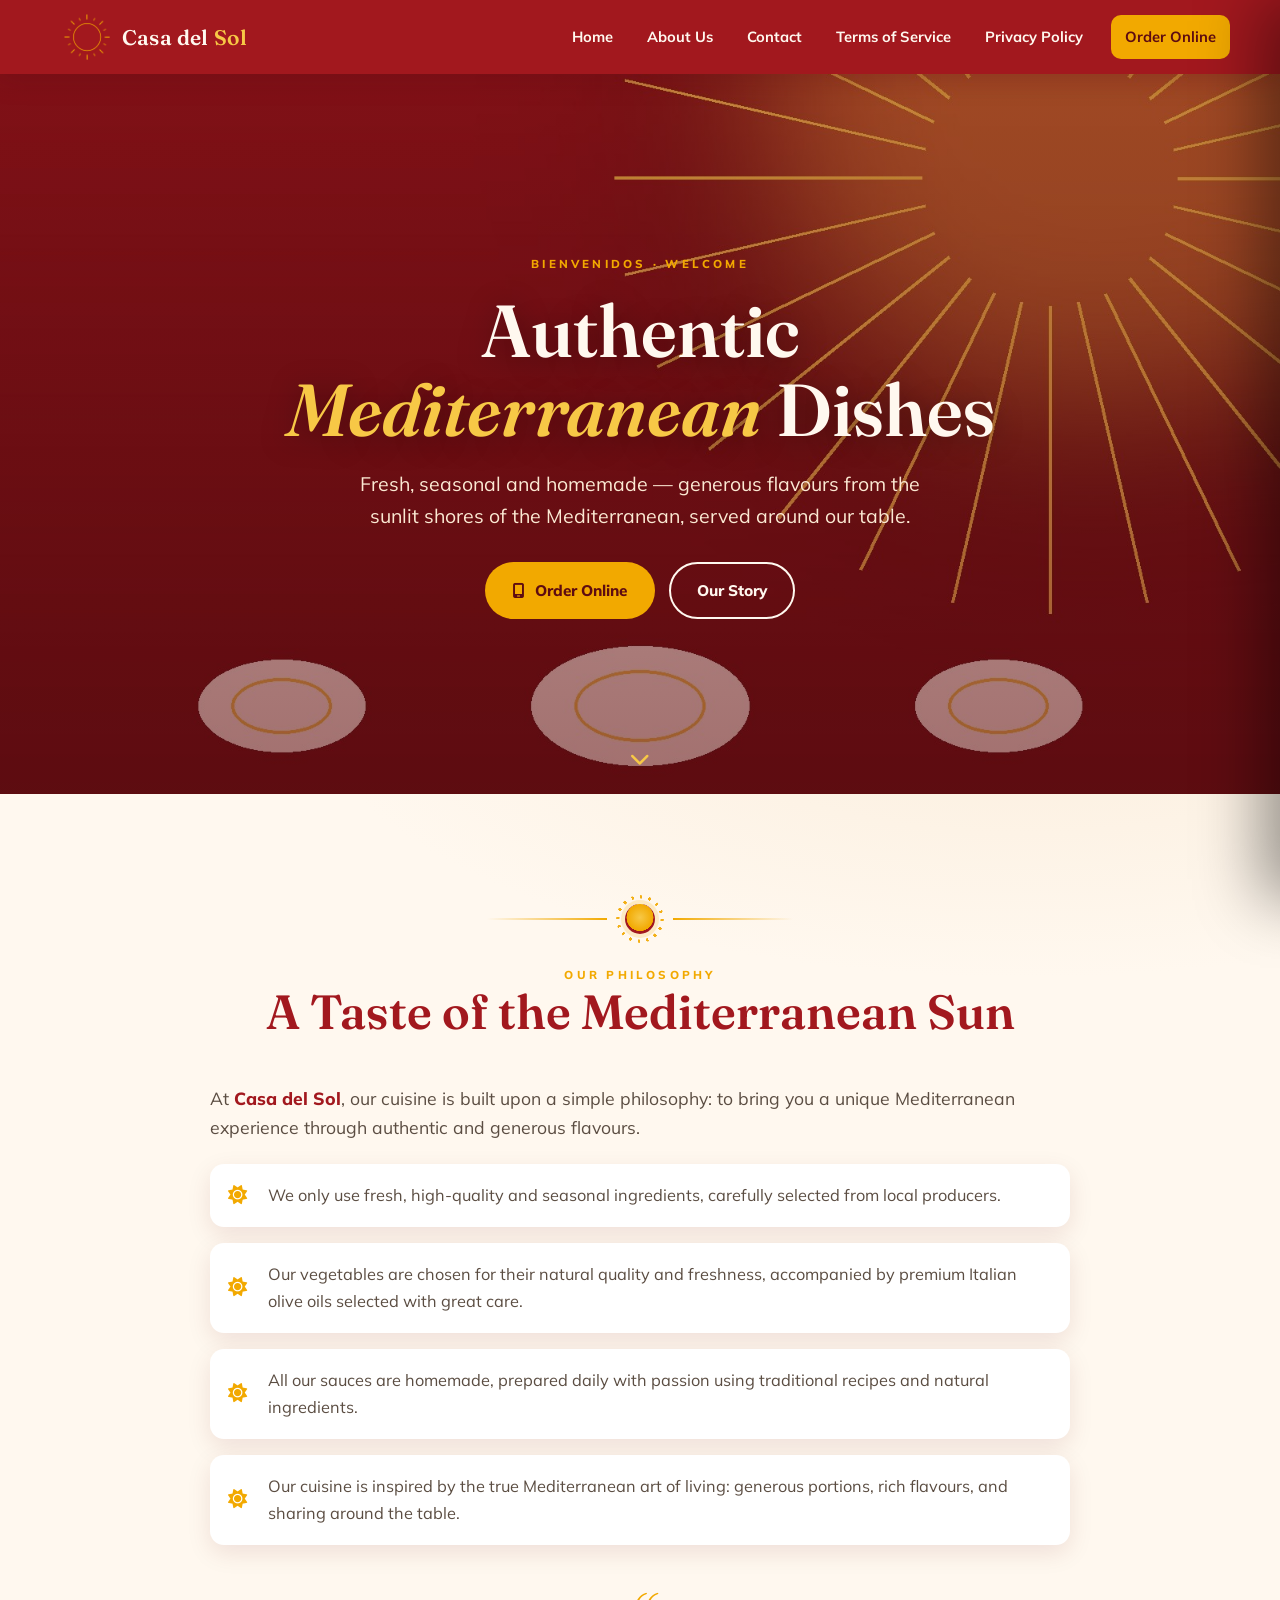
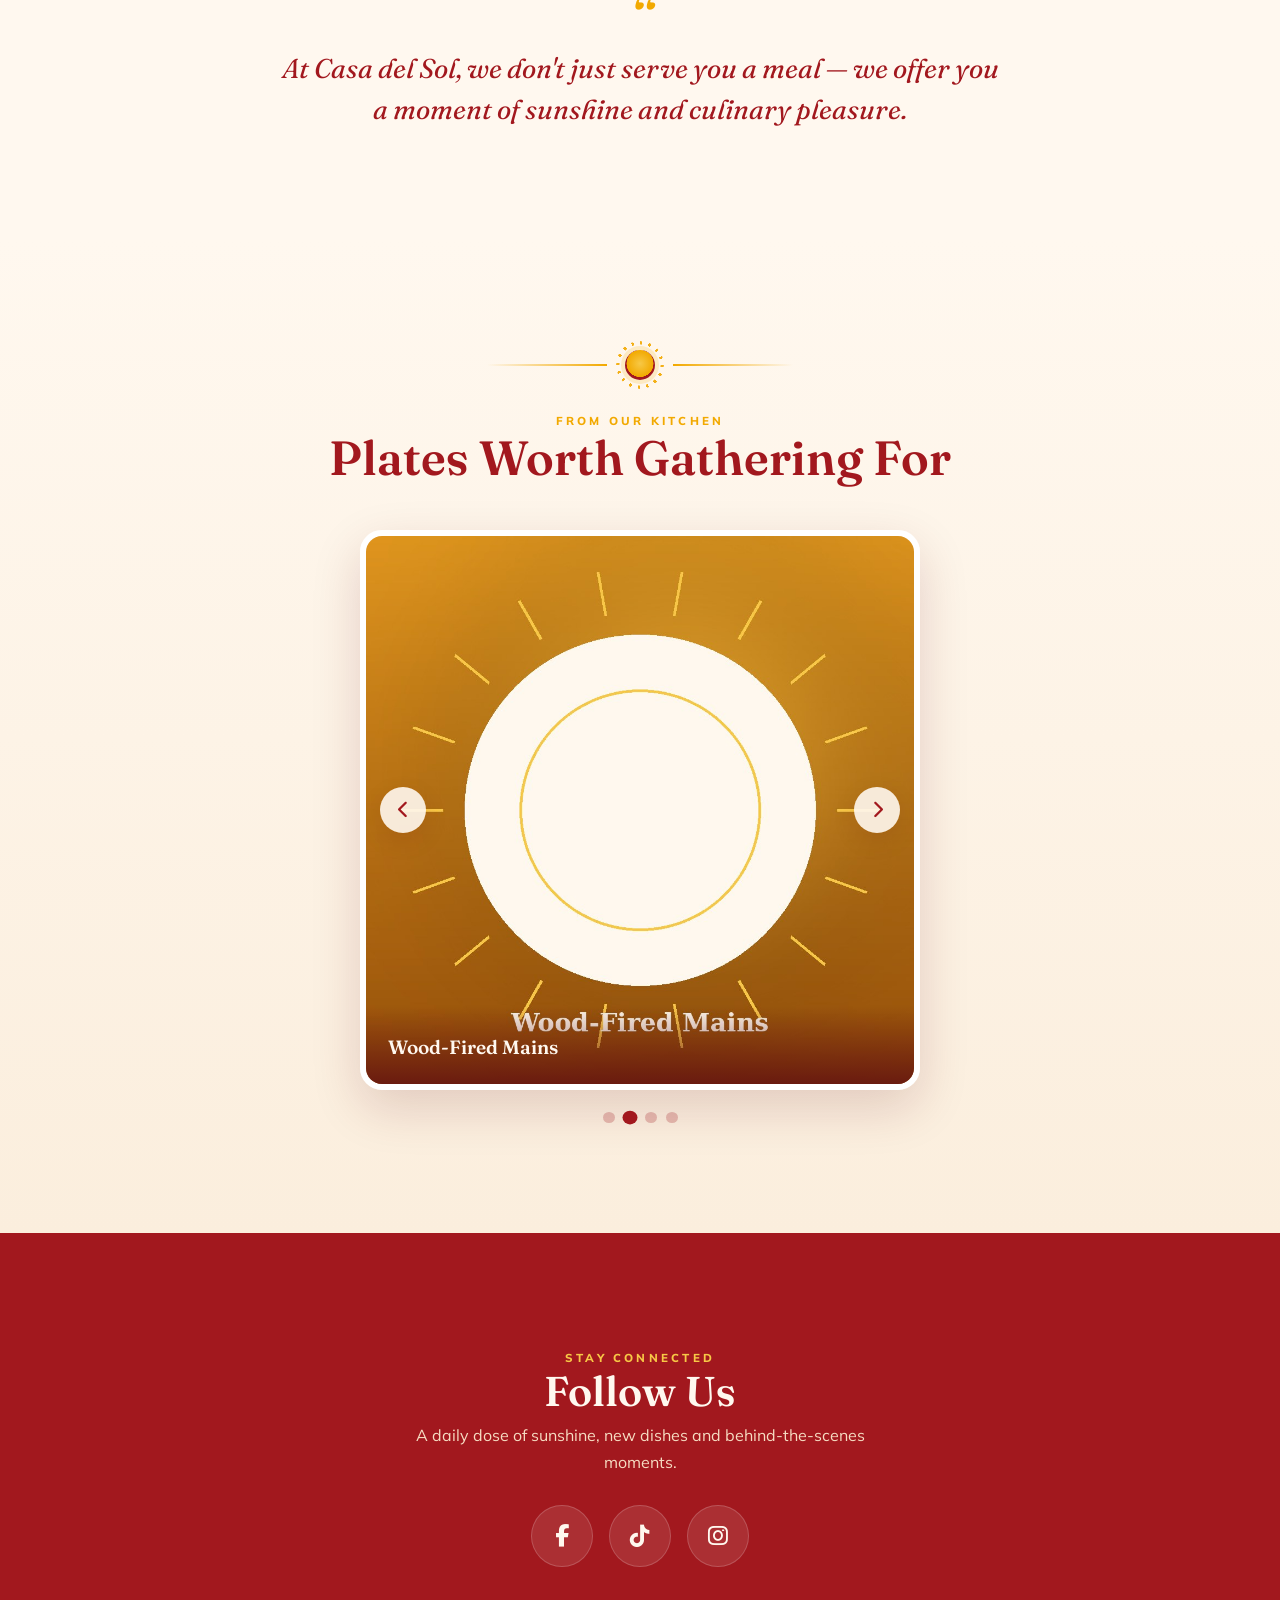
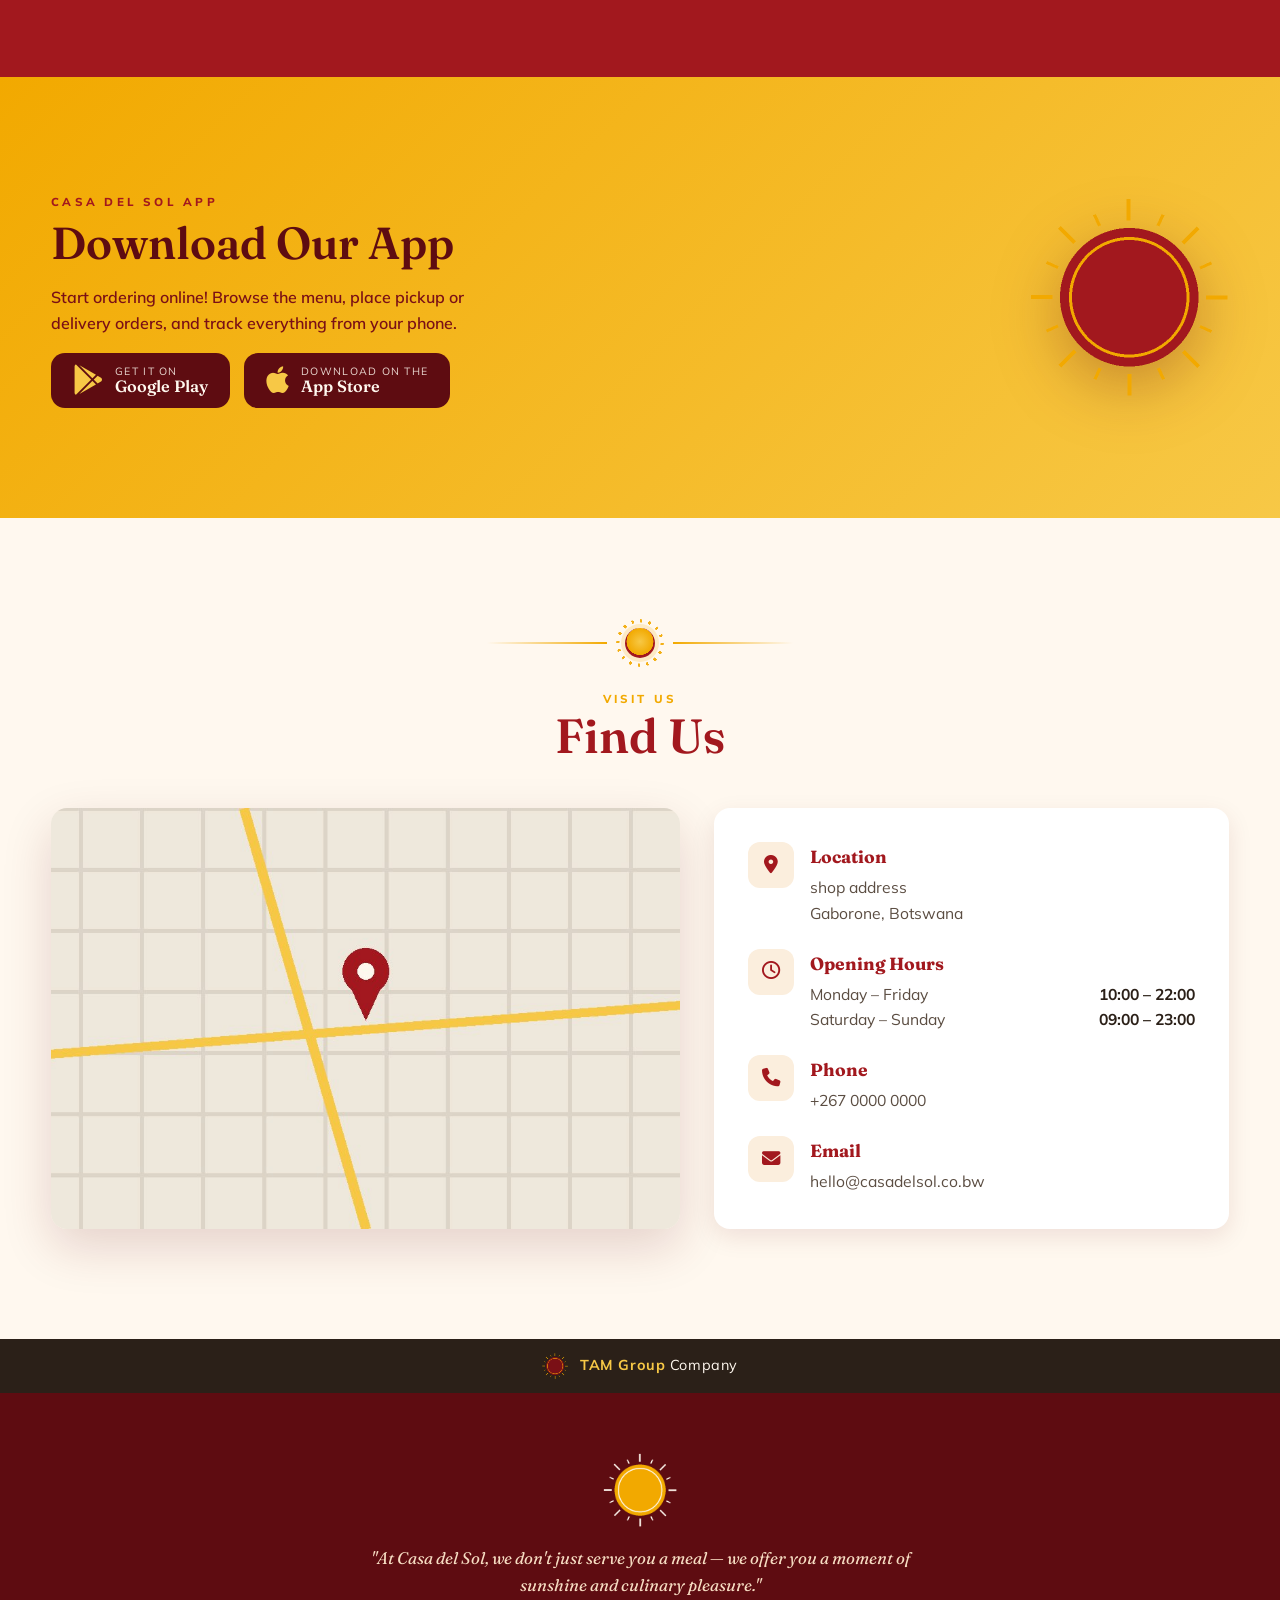
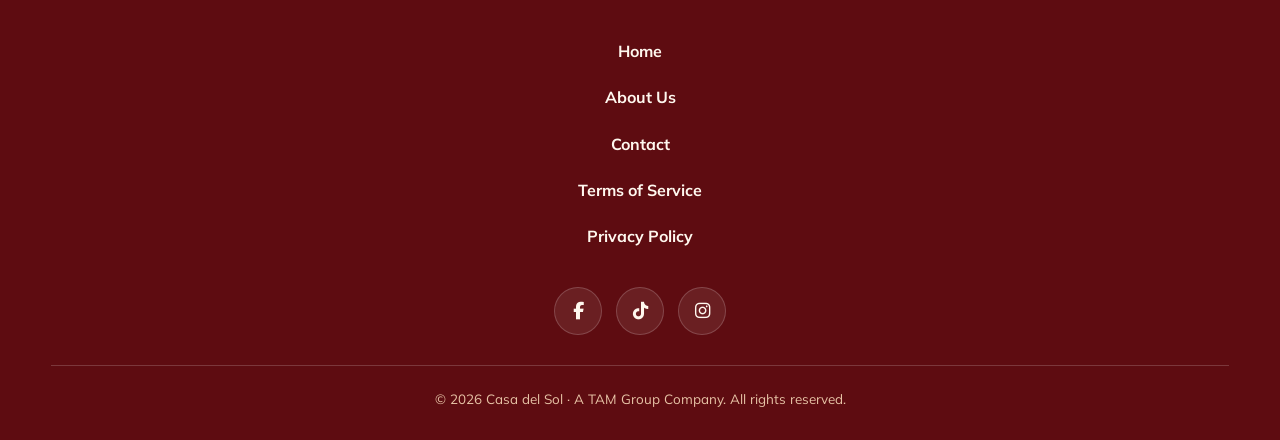
==== commit 1e6402a8: "Update index.html" ====
--- a/index.html
+++ b/index.html
@@ -182,7 +182,7 @@
             <span class="ic"><i class="fa-solid fa-location-dot"></i></span>
             <div>
               <h4>Location</h4>
-              <p>Set your shop address here<br>Gaborone, Botswana</p>
+              <p>shop address <br>Gaborone, Botswana</p>
             </div>
           </div>
           <div class="info-row">
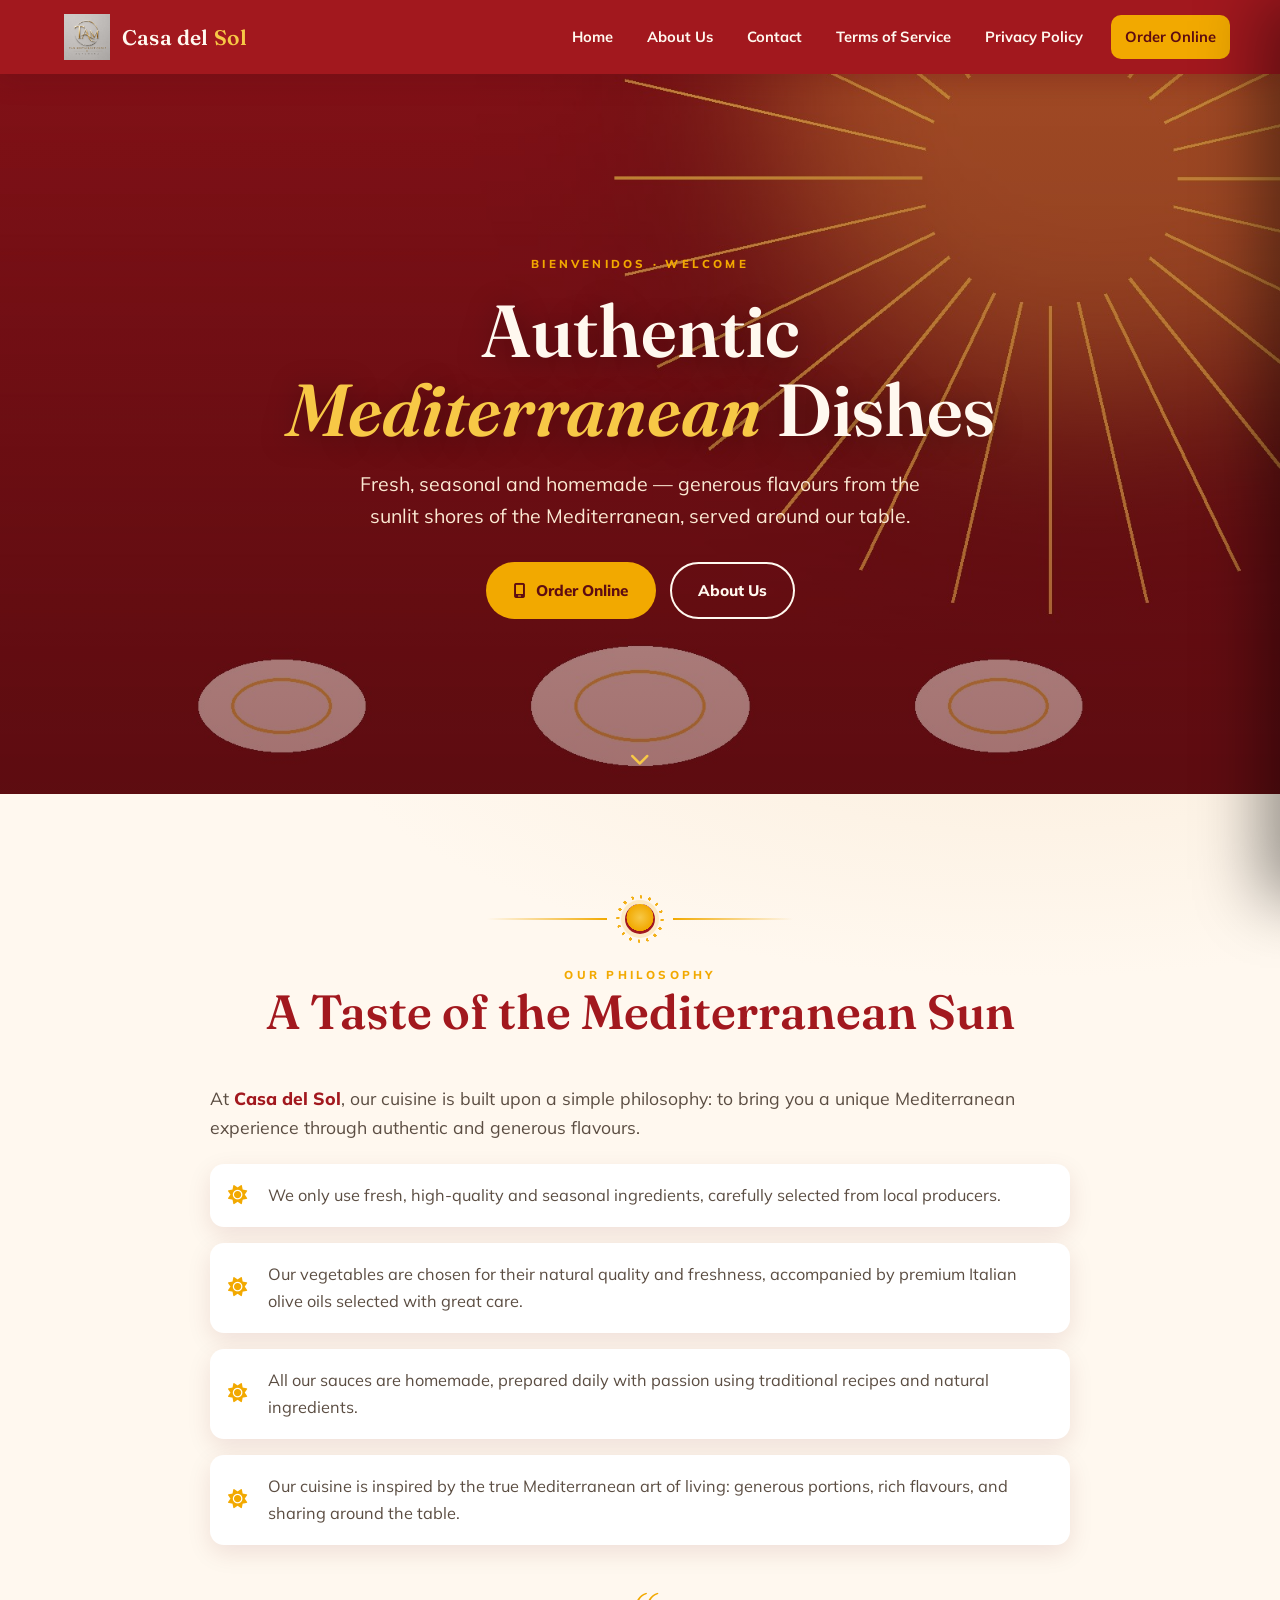
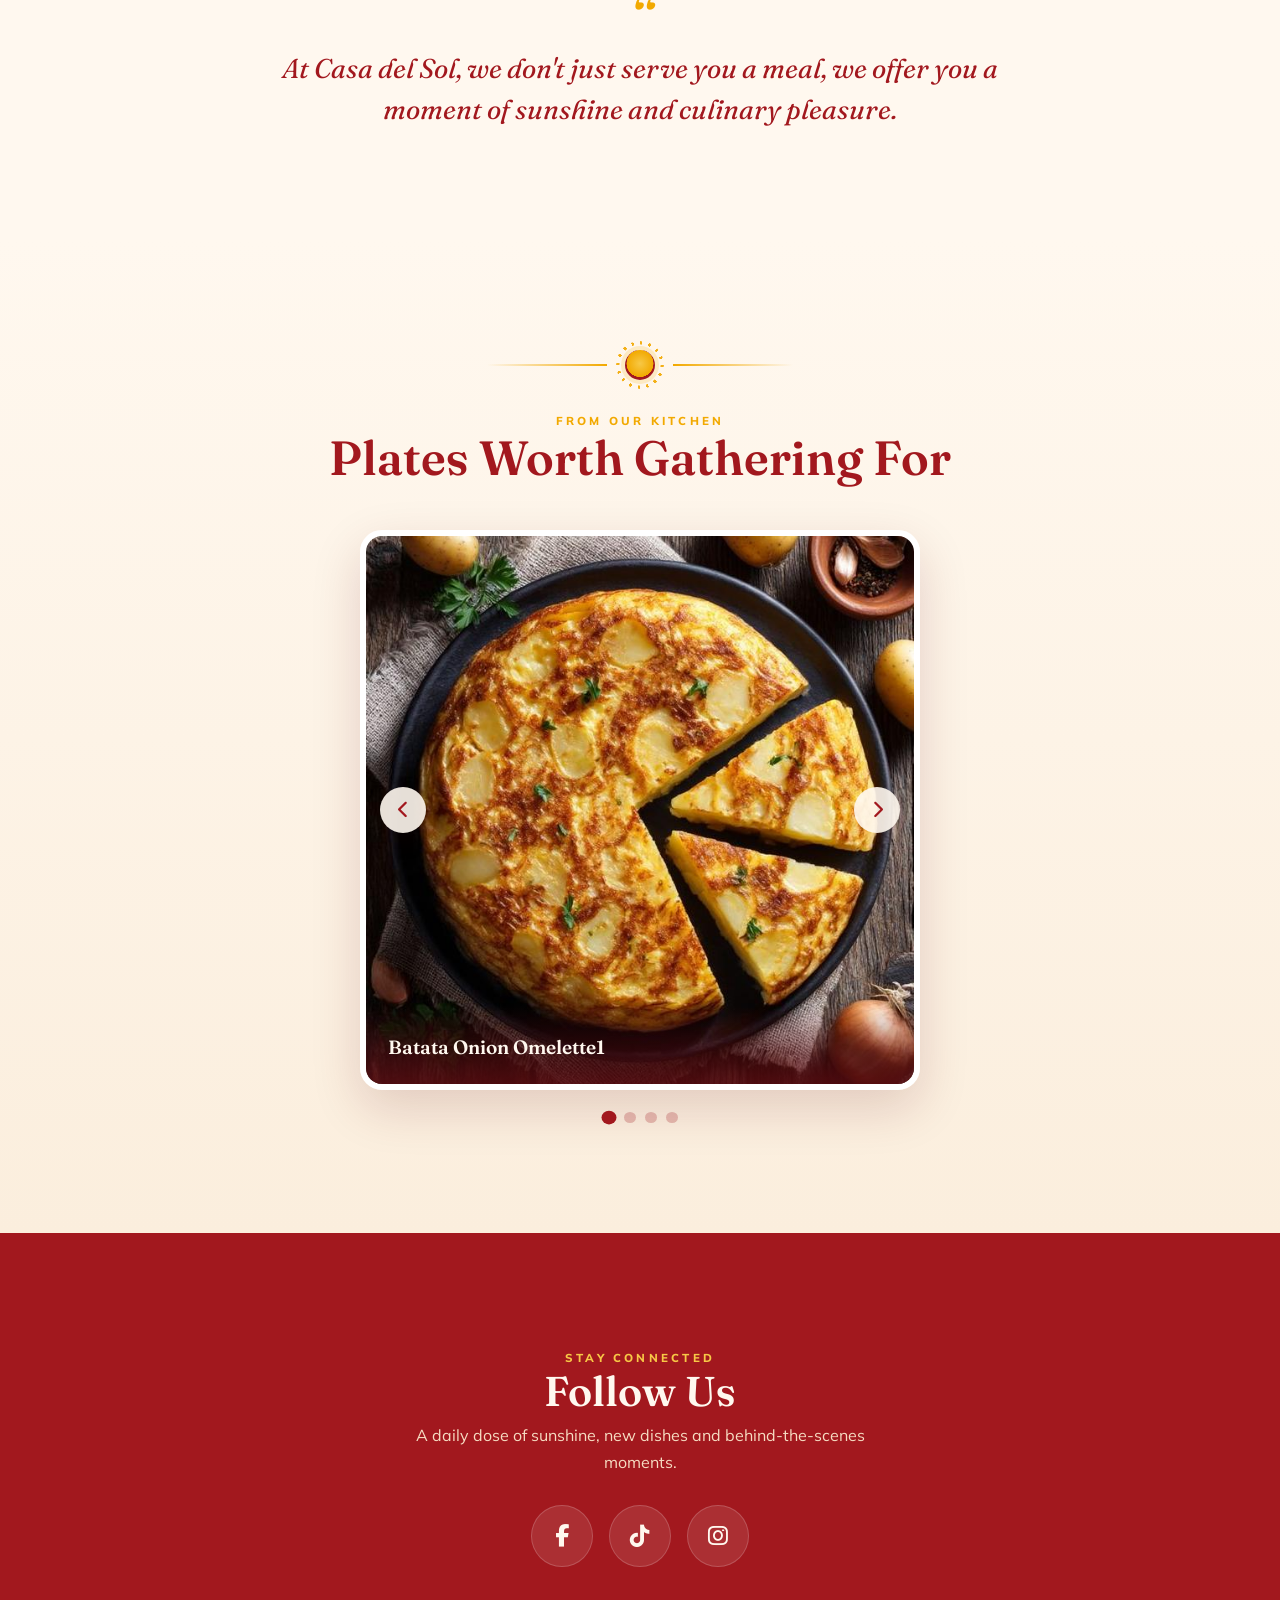
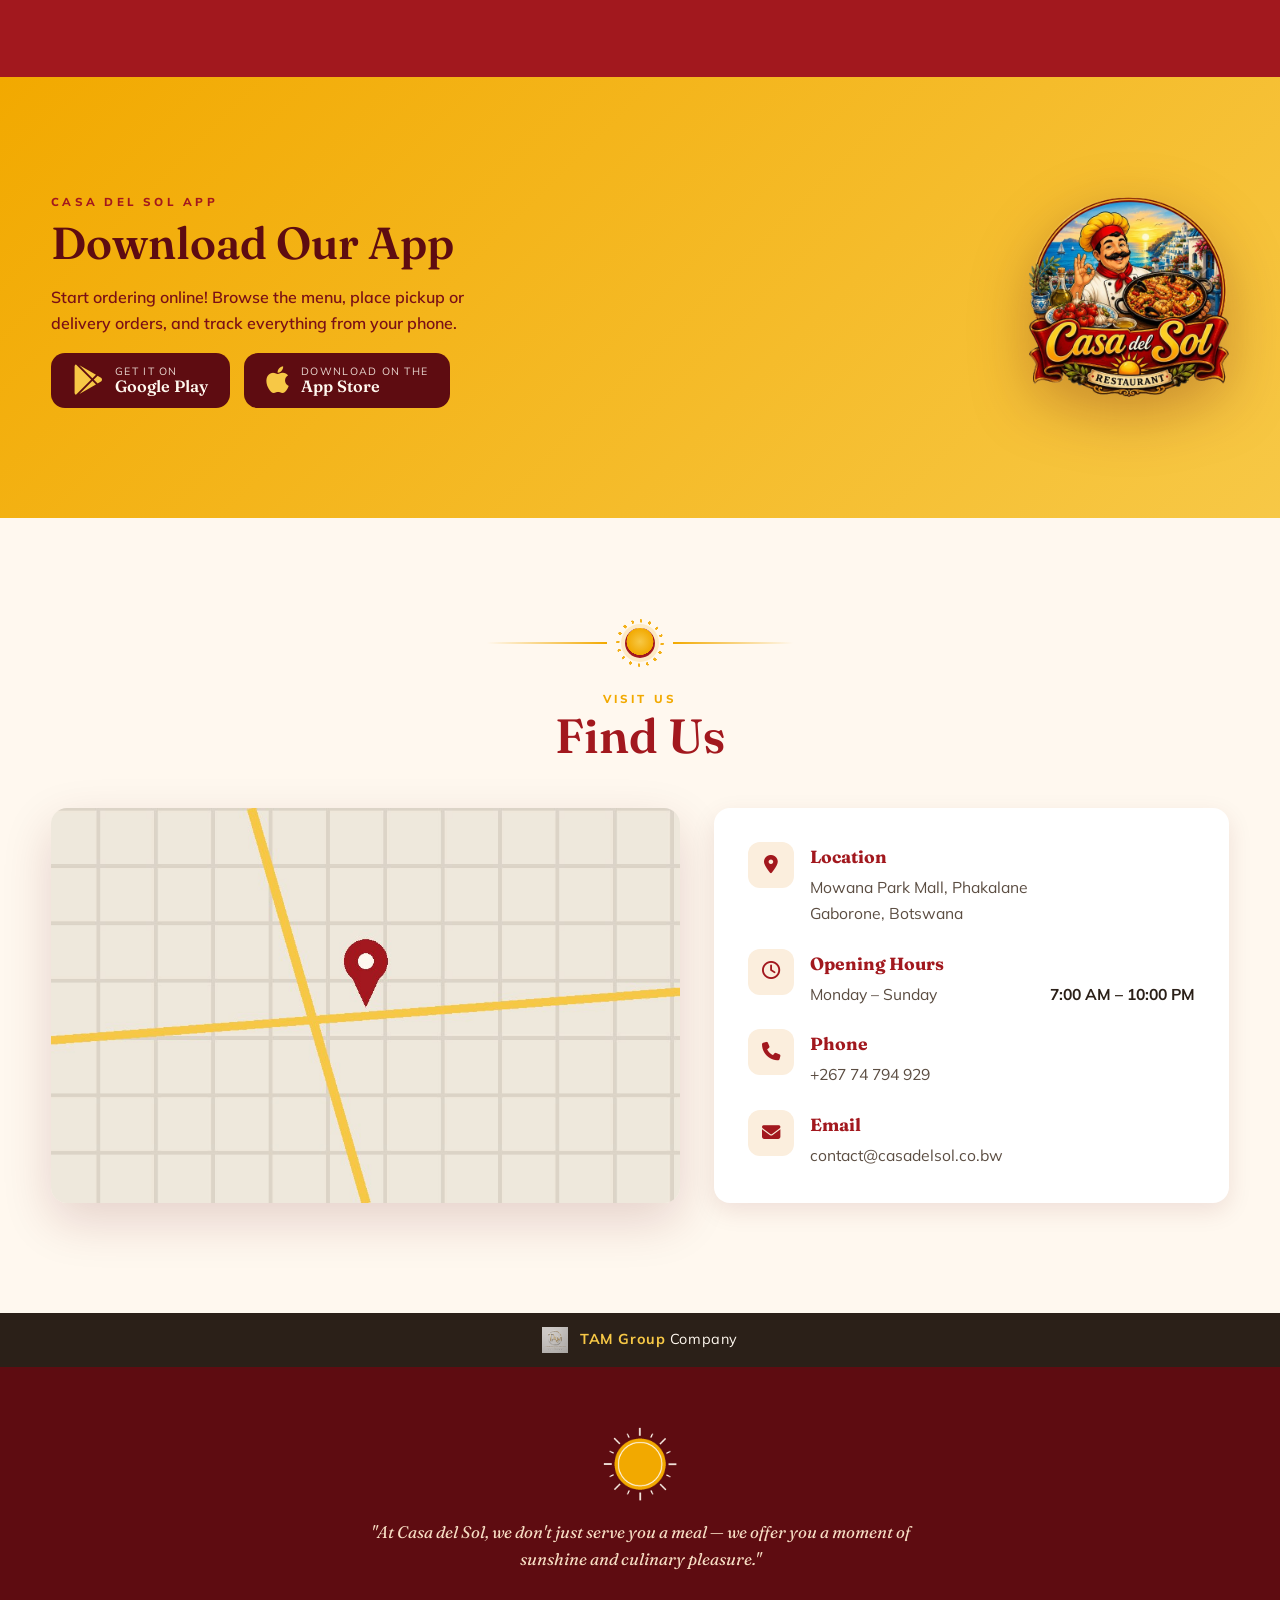
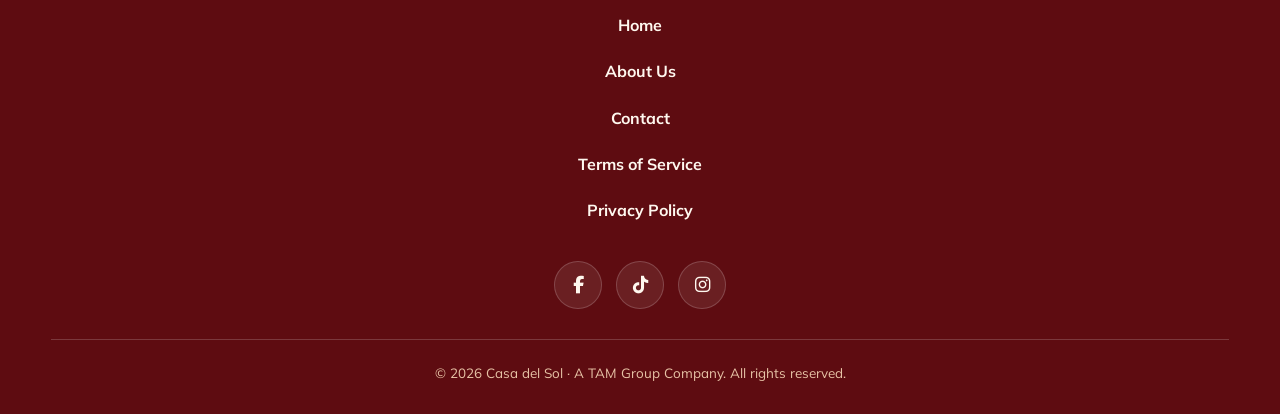
==== commit 39430310: "Update index.html" ====
--- a/index.html
+++ b/index.html
@@ -3,7 +3,7 @@
 <head>
   <meta charset="UTF-8" />
   <meta name="viewport" content="width=device-width, initial-scale=1.0" />
-  <title>Casa del Sol — Authentic Mediterranean Dining</title>
+  <title>Casa del Sol Restaurant</title>
   <meta name="description" content="Casa del Sol — a sun-drenched Mediterranean table. Fresh, seasonal, homemade. Generous flavours and a moment of sunshine on every plate." />
 
   <!-- Fonts -->
@@ -14,7 +14,7 @@
   <link rel="stylesheet" href="https://cdnjs.cloudflare.com/ajax/libs/font-awesome/6.5.2/css/all.min.css">
   <!-- Styles -->
   <link rel="stylesheet" href="styles.css" />
-  <link rel="icon" type="image/png" href="images/logo.png" />
+  <link rel="icon" type="image/png" href="images/casadelsol.logo.png" />
 </head>
 <body id="top">
 
@@ -68,7 +68,7 @@
       <p>Fresh, seasonal and homemade — generous flavours from the sunlit shores of the Mediterranean, served around our table.</p>
       <div class="cta-row">
         <a class="btn btn-gold" href="#app"><i class="fa-solid fa-mobile-screen"></i> Order Online</a>
-        <a class="btn btn-ghost" href="#about">Our Story</a>
+        <a class="btn btn-ghost" href="#about">About Us</a>
       </div>
     </div>
     <a class="scroll-cue" href="#about" aria-label="Scroll down"><i class="fa-solid fa-chevron-down fa-lg"></i></a>
@@ -94,7 +94,7 @@
         </ul>
 
         <blockquote class="pull-quote">
-          At Casa del Sol, we don't just serve you a meal — we offer you a moment of sunshine and culinary pleasure.
+          At Casa del Sol, we don't just serve you a meal, we offer you a moment of sunshine and culinary pleasure.
         </blockquote>
       </div>
     </div>
@@ -112,10 +112,10 @@
       <div class="reveal">
         <div class="slideshow" aria-roledescription="carousel" aria-label="Dishes at Casa del Sol">
           <div class="slides">
-            <div class="slide active"><img src="images/slide1.jpg" alt="Mezze and sharing plates"><div class="slide-cap">Mezze &amp; Sharing</div></div>
-            <div class="slide"><img src="images/slide2.jpg" alt="Wood-fired mains"><div class="slide-cap">Wood-Fired Mains</div></div>
-            <div class="slide"><img src="images/slide3.jpg" alt="Fresh daily pastas"><div class="slide-cap">Fresh Daily Pastas</div></div>
-            <div class="slide"><img src="images/slide4.jpg" alt="Sun-ripened desserts"><div class="slide-cap">Sun-Ripened Desserts</div></div>
+            <div class="slide active"><img src="images/batata onion omelette1.jpeg" alt="Mezze and sharing plates"><div class="slide-cap">Batata Onion Omelette1</div></div>
+            <div class="slide"><img src="images/Beef Bourguignon2.jpeg" alt="Wood-fired mains"><div class="slide-cap">Beef Bourguignon</div></div>
+            <div class="slide"><img src="images/Coq au Vin2.jpeg" alt="Fresh daily pastas"><div class="slide-cap">Coq au Vin</div></div>
+            <div class="slide"><img src="images/bell pepper salad1.jpeg" alt="Sun-ripened desserts"><div class="slide-cap">Bell Pepper Salad</div></div>
           </div>
           <button class="slide-arrow prev" aria-label="Previous slide"><i class="fa-solid fa-chevron-left"></i></button>
           <button class="slide-arrow next" aria-label="Next slide"><i class="fa-solid fa-chevron-right"></i></button>
@@ -157,7 +157,7 @@
           </a>
         </div>
       </div>
-      <div class="app-emblem"><img src="images/logo.png" alt="Casa del Sol app icon"></div>
+      <div class="app-emblem"><img src="images/casadelsol.logo.png" alt="Casa del Sol app icon"></div>
     </div>
   </section>
 
@@ -182,29 +182,28 @@
             <span class="ic"><i class="fa-solid fa-location-dot"></i></span>
             <div>
               <h4>Location</h4>
-              <p>shop address <br>Gaborone, Botswana</p>
+              <p>Mowana Park Mall, Phakalane <br>Gaborone, Botswana</p>
             </div>
           </div>
           <div class="info-row">
             <span class="ic"><i class="fa-regular fa-clock"></i></span>
             <div style="flex:1">
               <h4>Opening Hours</h4>
-              <p class="hours-line"><span>Monday – Friday</span><span>10:00 – 22:00</span></p>
-              <p class="hours-line"><span>Saturday – Sunday</span><span>09:00 – 23:00</span></p>
+              <p class="hours-line"><span>Monday – Sunday</span><span>7:00 AM – 10:00 PM</span></p>
             </div>
           </div>
           <div class="info-row">
             <span class="ic"><i class="fa-solid fa-phone"></i></span>
             <div>
               <h4>Phone</h4>
-              <p><a href="tel:+2670000000">+267 0000 0000</a></p>
+              <p><a href="tel:+2670000000">+267 74 794 929</a></p>
             </div>
           </div>
           <div class="info-row">
             <span class="ic"><i class="fa-solid fa-envelope"></i></span>
             <div>
               <h4>Email</h4>
-              <p><a href="mailto:hello@casadelsol.co.bw">hello@casadelsol.co.bw</a></p>
+              <p><a href="mailto:contact@casadelsol.co.bw">contact@casadelsol.co.bw</a></p>
             </div>
           </div>
         </div>
@@ -214,7 +213,7 @@
 
   <!-- ================= THIN FOOTER ================= -->
   <div class="footer-thin">
-    <img src="images/tam-logo.png" alt="TAM Group logo">
+    <img src="images/logo.png" alt="TAM Group logo">
     <span><b>TAM Group</b> Company</span>
   </div>
 
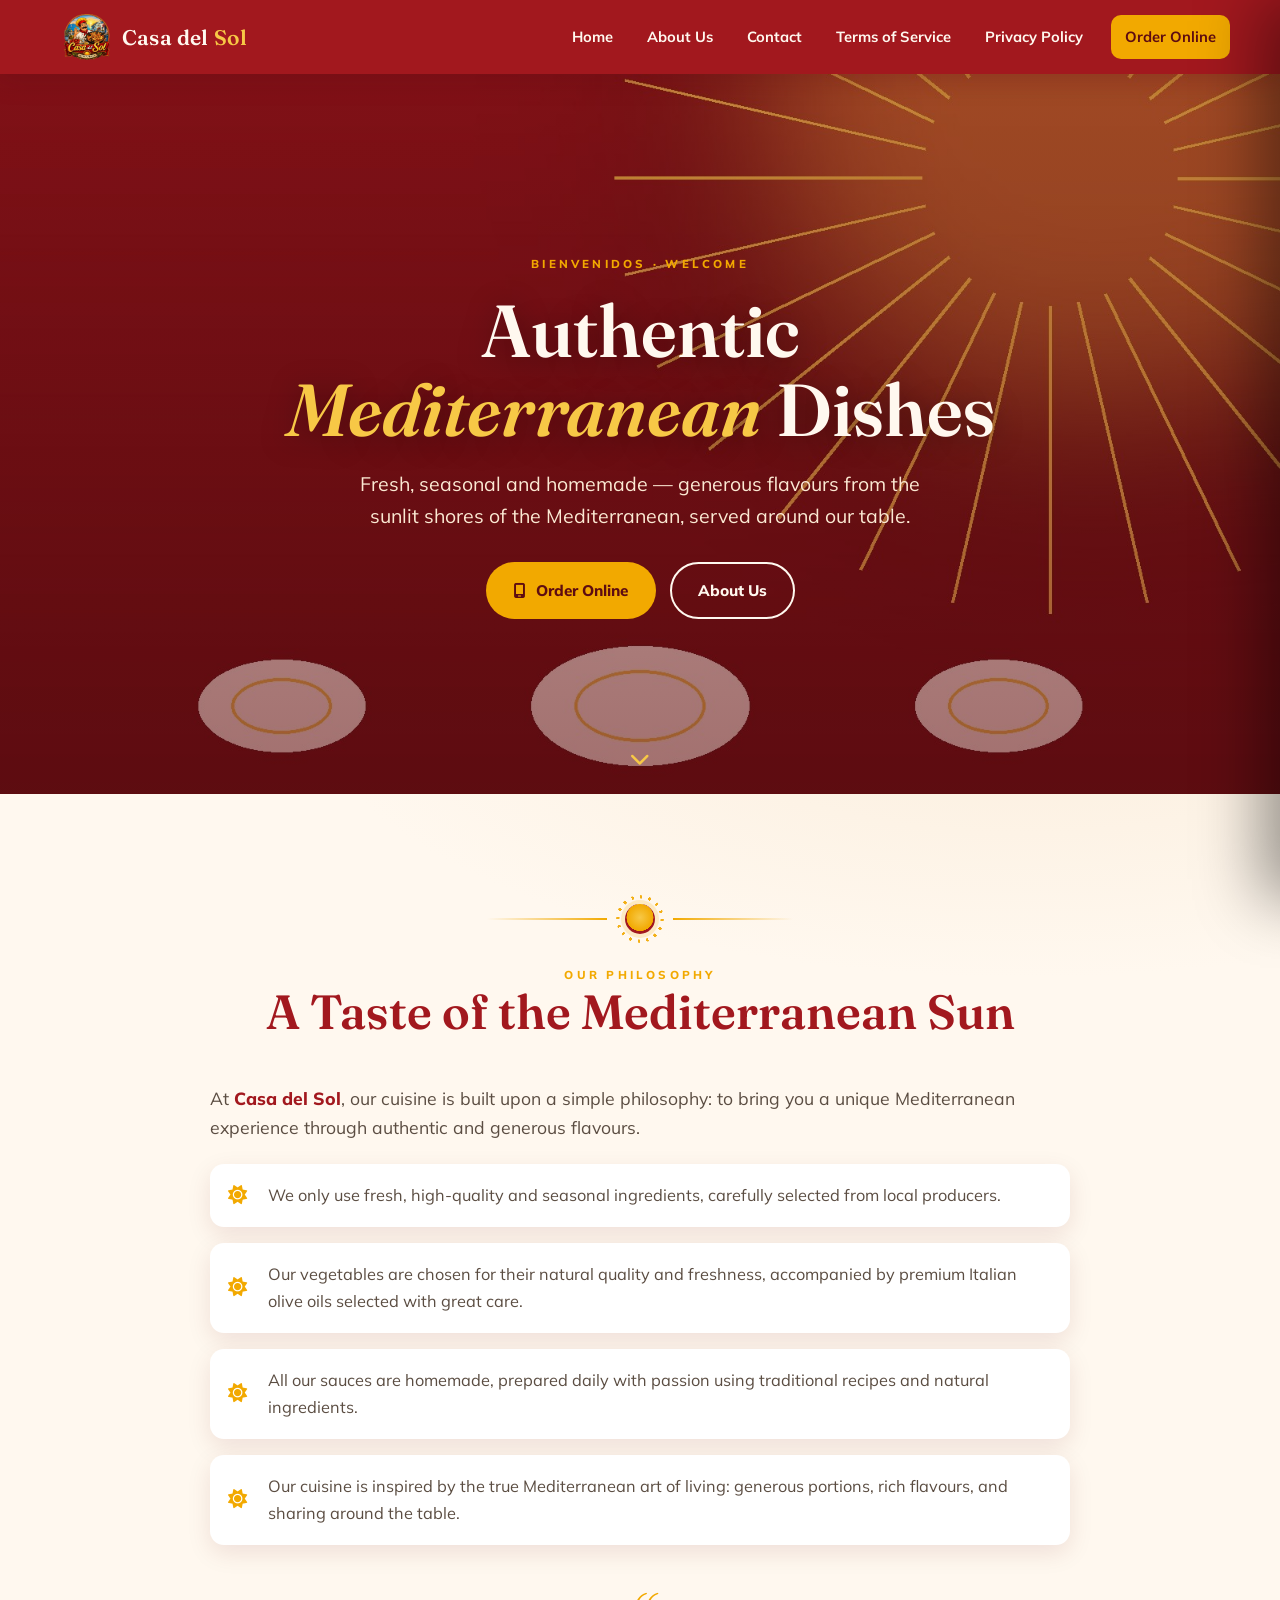
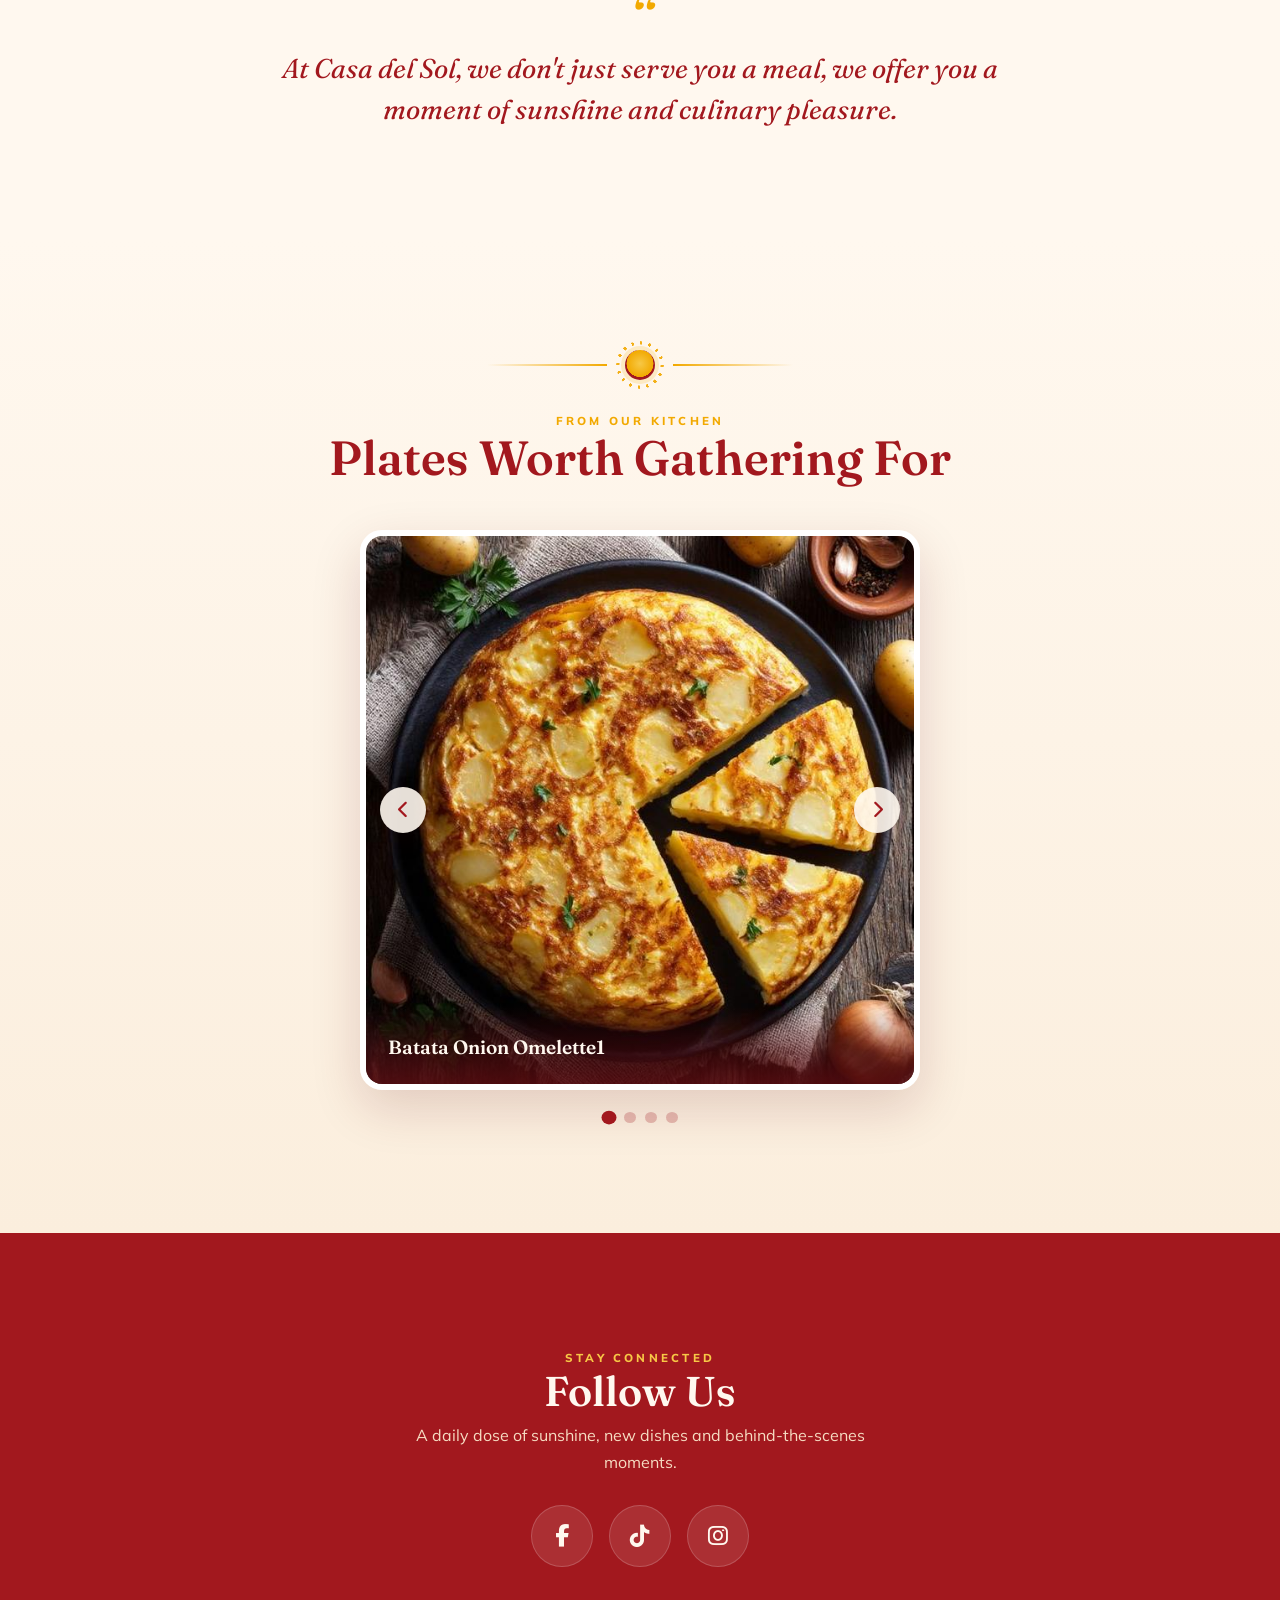
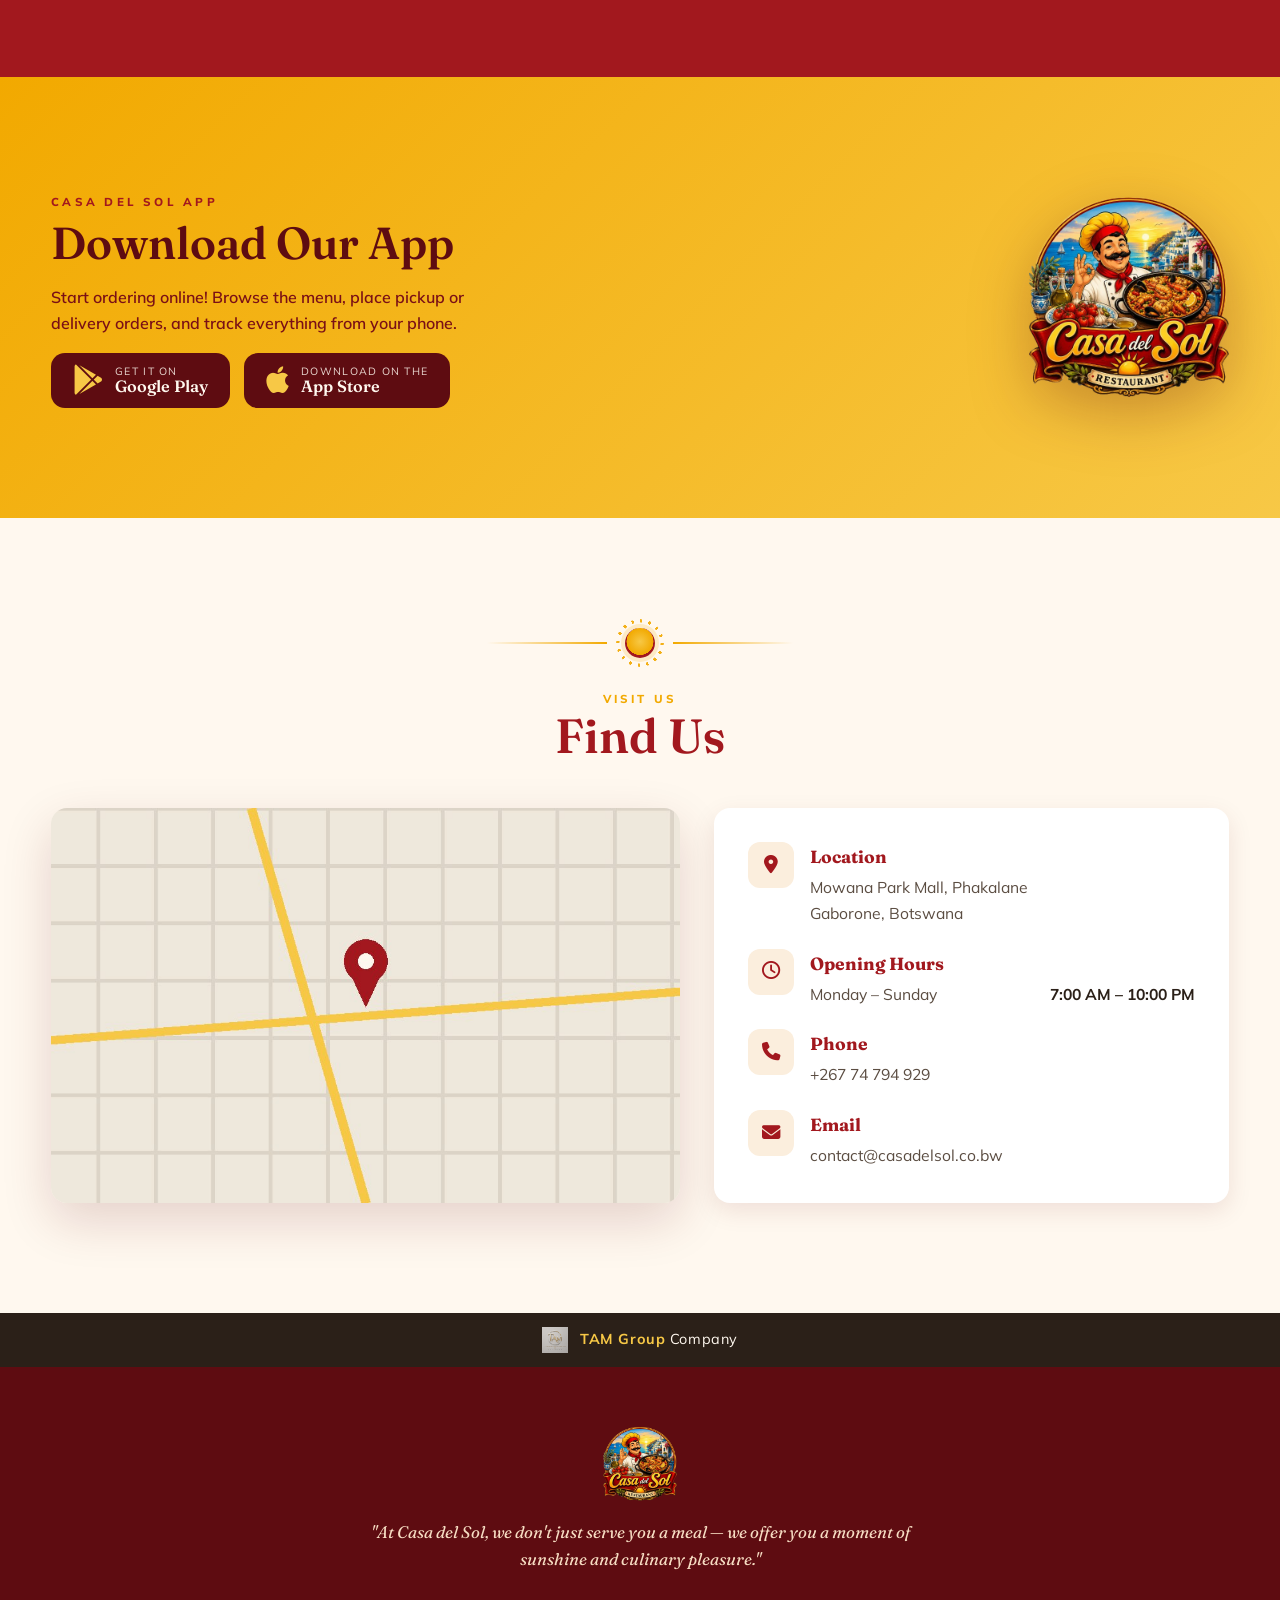
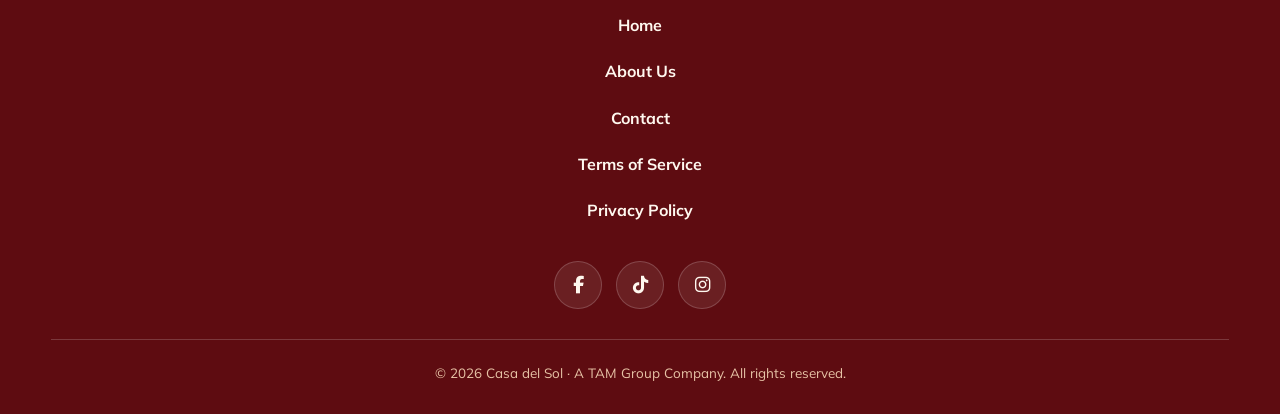
==== commit 9215895d: "Update index.html" ====
--- a/index.html
+++ b/index.html
@@ -22,7 +22,7 @@
   <header class="site-header">
     <div class="header-inner">
       <a class="brand" href="index.html" aria-label="Casa del Sol home">
-        <img src="images/logo.png" alt="Casa del Sol sun emblem" />
+        <img src="images/casadelsol.logo.png" alt="Casa del Sol sun emblem" />
         <span class="brand-name">Casa del <b>Sol</b></span>
       </a>
 
@@ -50,8 +50,8 @@
     <hr>
     <a href="#find-us"><i class="fa-solid fa-location-dot"></i> Contact</a>
     <div class="mm-contact">
-      <div><i class="fa-solid fa-phone"></i> +267 0000 0000</div>
-      <div><i class="fa-solid fa-envelope"></i> hello@casadelsol.co.bw</div>
+      <div><i class="fa-solid fa-phone"></i> +267 74 794 929</div>
+      <div><i class="fa-solid fa-envelope"></i> contact@casadelsol.co.bw</div>
     </div>
     <hr>
     <a href="terms.html"><i class="fa-solid fa-file-contract"></i> Terms of Service</a>
@@ -196,7 +196,7 @@
             <span class="ic"><i class="fa-solid fa-phone"></i></span>
             <div>
               <h4>Phone</h4>
-              <p><a href="tel:+2670000000">+267 74 794 929</a></p>
+              <p><a href="tel:+26774794929">+267 74 794 929</a></p>
             </div>
           </div>
           <div class="info-row">
@@ -220,7 +220,7 @@
   <!-- ================= MAIN FOOTER ================= -->
   <footer class="footer-main">
     <div class="wrap">
-      <img class="f-logo" src="images/logo-light.png" alt="Casa del Sol">
+      <img class="f-logo" src="images/casadelsol.logo.png" alt="Casa del Sol">
       <p class="footer-tag">"At Casa del Sol, we don't just serve you a meal — we offer you a moment of sunshine and culinary pleasure."</p>
 
       <nav class="footer-nav" aria-label="Footer">
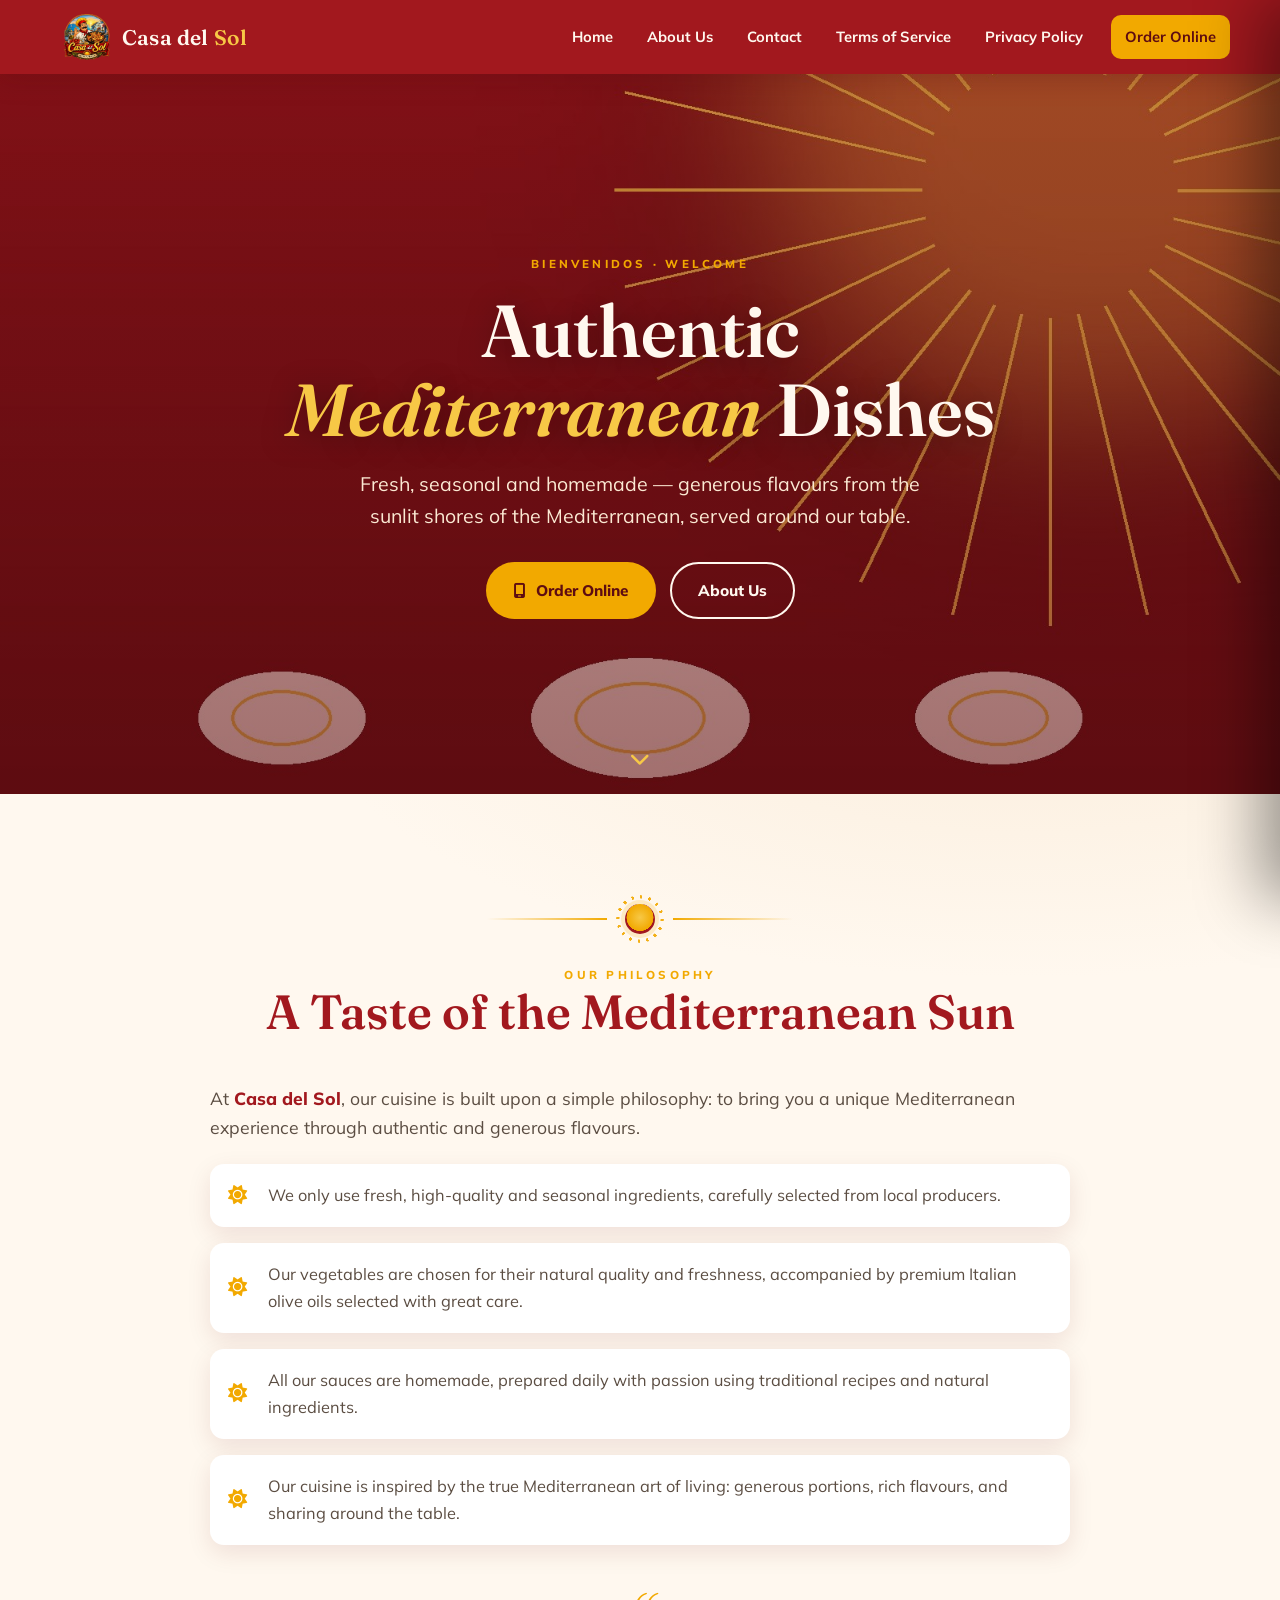
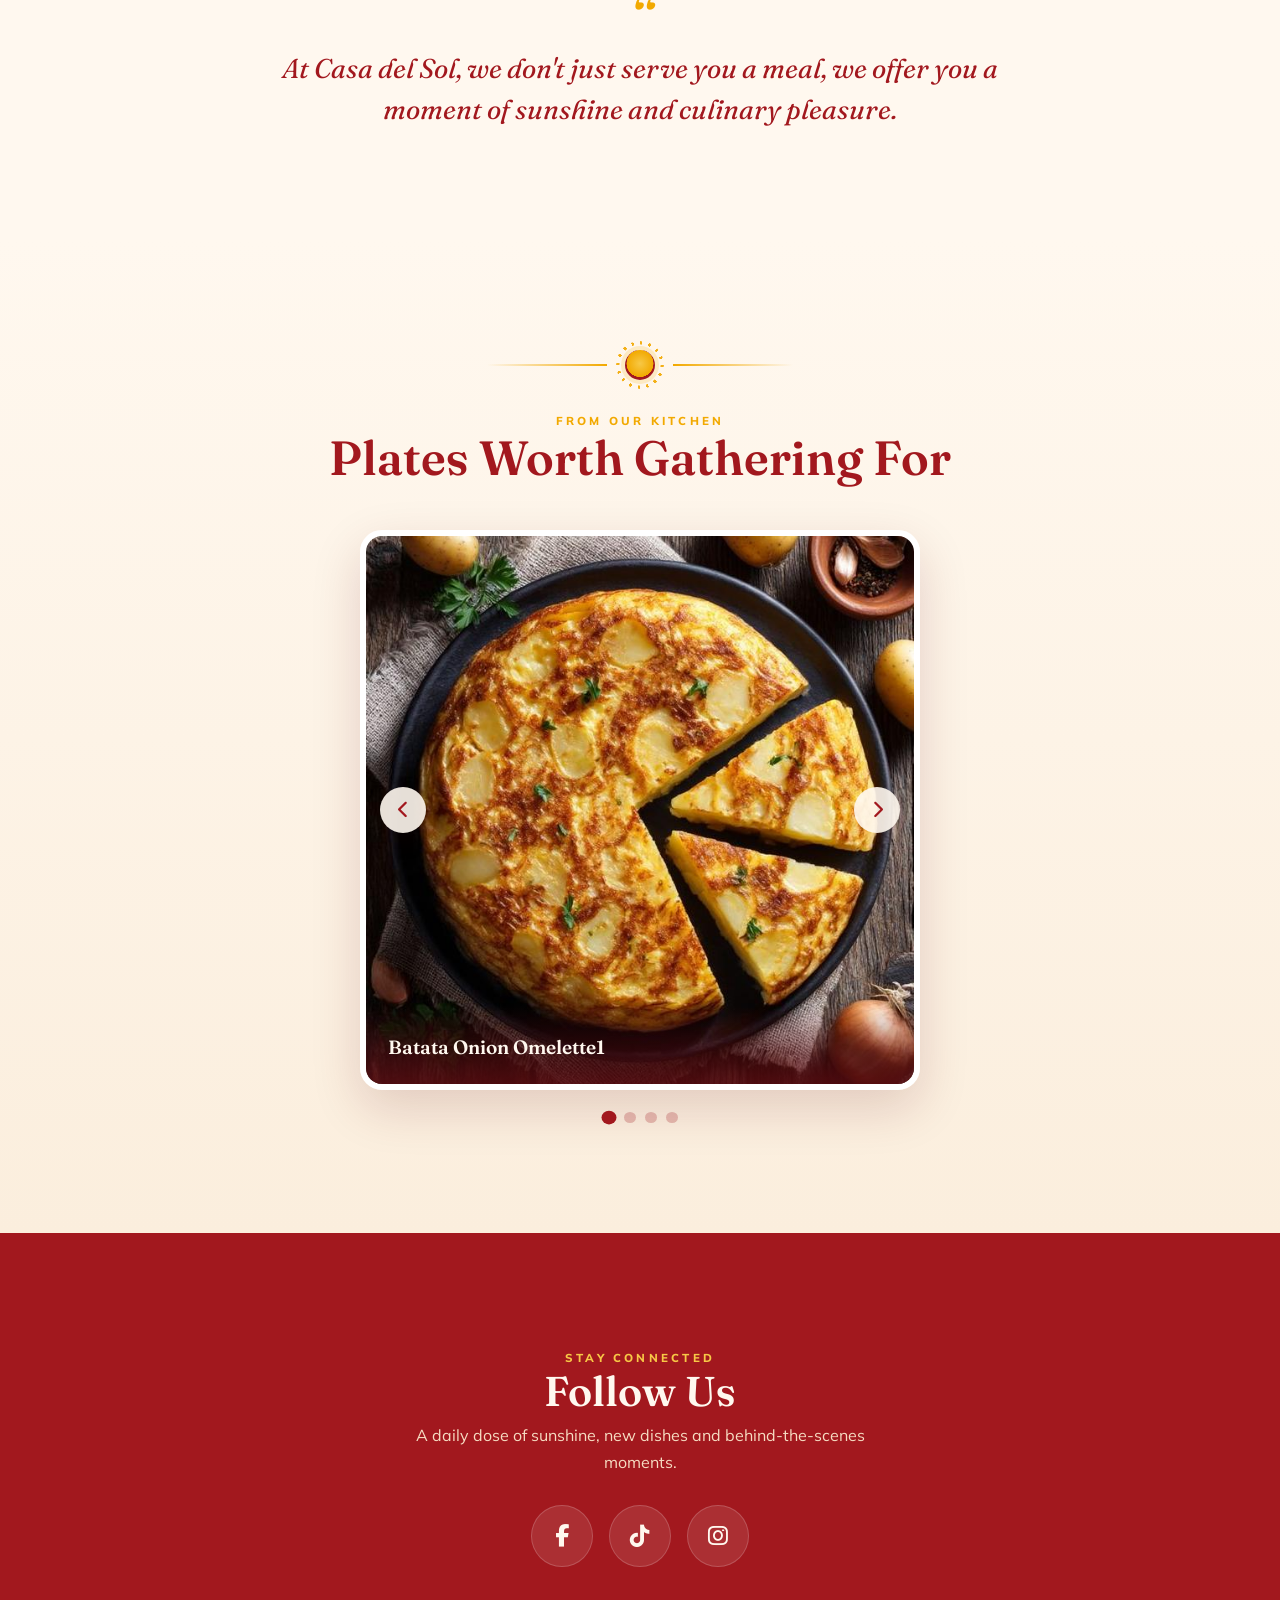
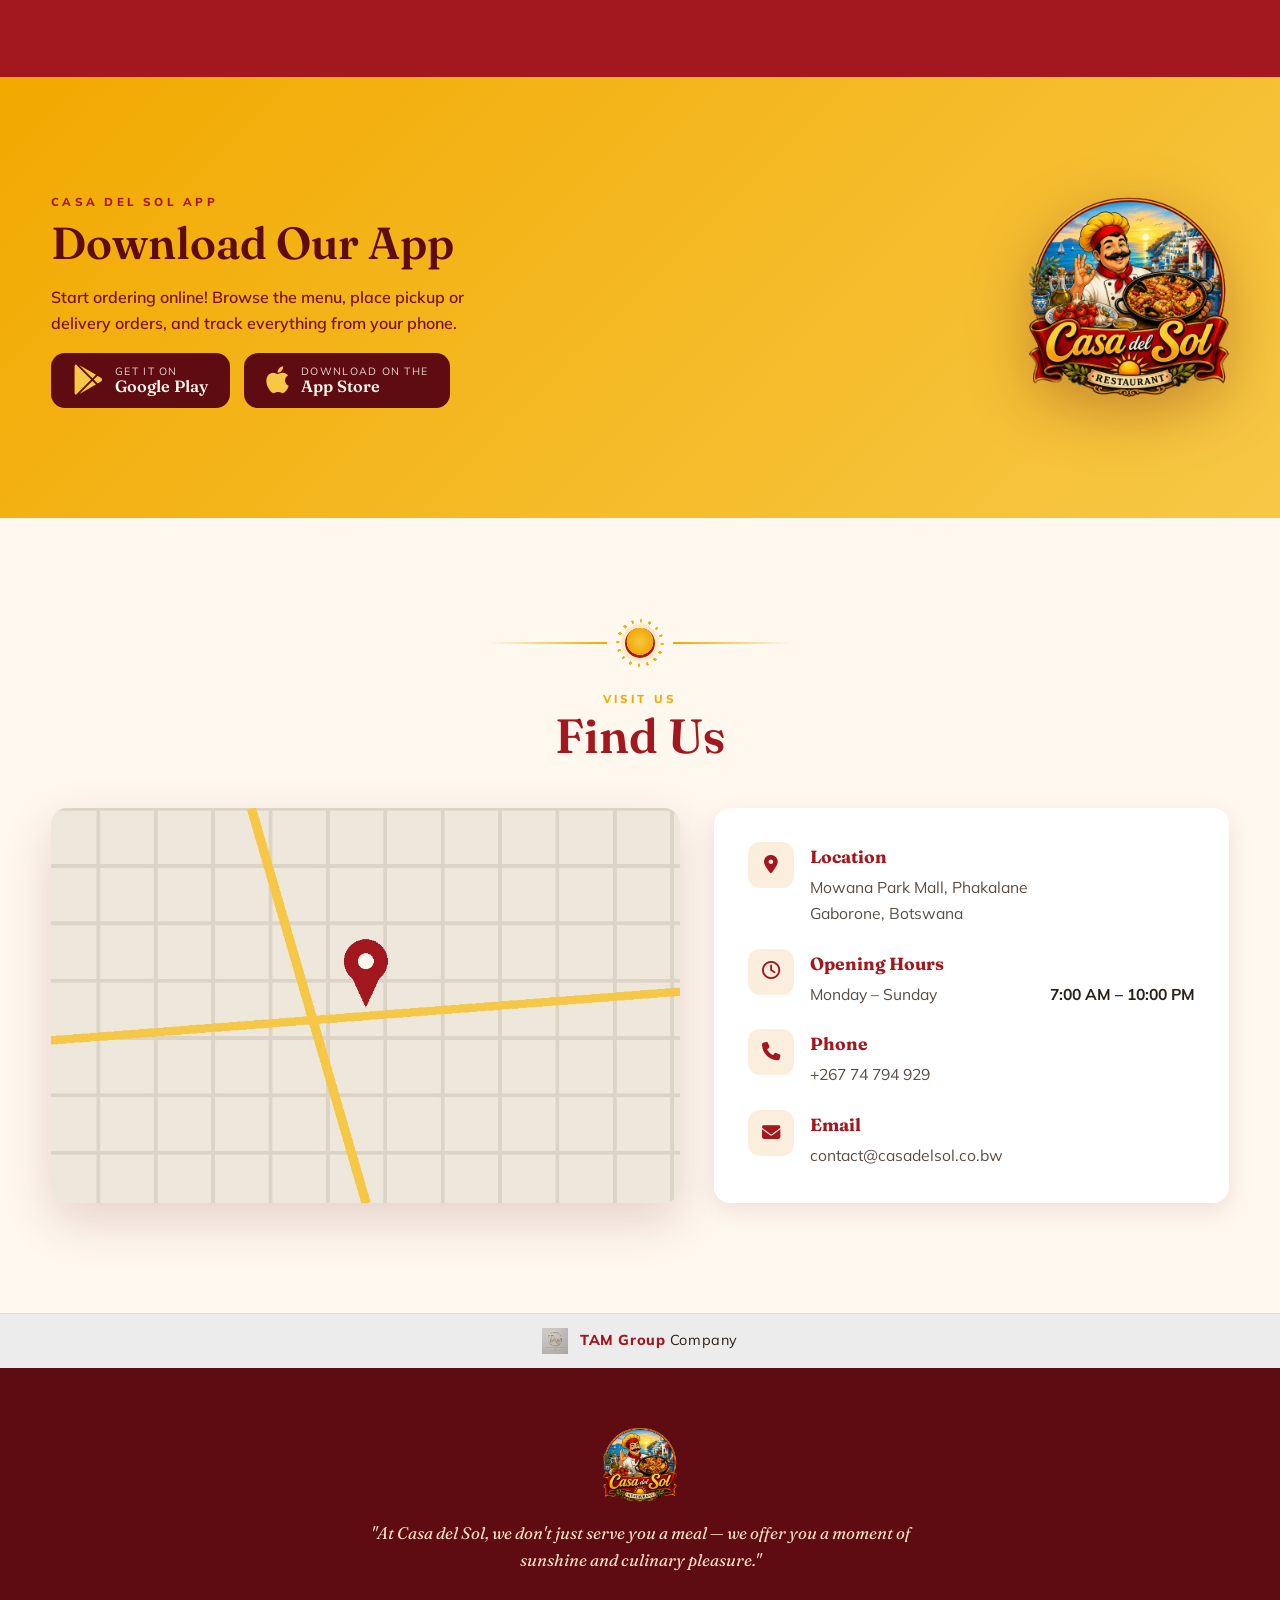
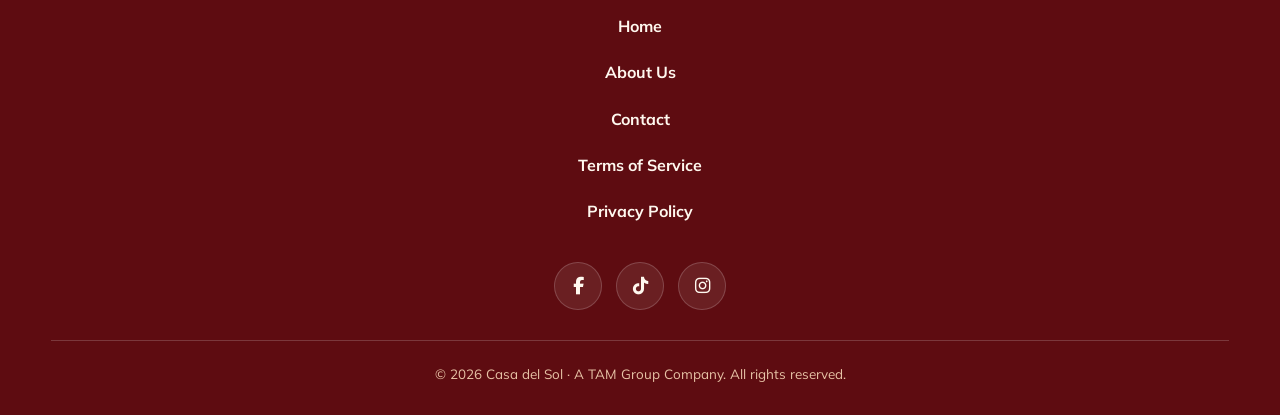
==== commit 0e2dd549: "Update index.html" ====
--- a/index.html
+++ b/index.html
@@ -44,12 +44,18 @@
   <!-- ================= SLIDE-OUT MENU ================= -->
   <div class="menu-overlay" id="menuOverlay"></div>
   <nav class="mobile-menu" id="mobileMenu" aria-label="Mobile">
+    <button type="button" class="mm-close" aria-label="Close menu">
+      <i class="fa-solid fa-arrow-left"></i> Back
+    </button>
     <a href="#top"><i class="fa-solid fa-house"></i> Home</a>
     <hr>
     <a href="#about"><i class="fa-solid fa-leaf"></i> About Us</a>
     <hr>
-    <a href="#find-us"><i class="fa-solid fa-location-dot"></i> Contact</a>
-    <div class="mm-contact">
+   <button type="button" class="mm-contact-toggle" aria-expanded="false" aria-controls="mmContact">
+      <i class="fa-solid fa-location-dot"></i> Contact
+      <i class="fa-solid fa-chevron-down mm-chev"></i>
+    </button>
+    <div class="mm-contact" id="mmContact">
       <div><i class="fa-solid fa-phone"></i> +267 74 794 929</div>
       <div><i class="fa-solid fa-envelope"></i> contact@casadelsol.co.bw</div>
     </div>
--- a/styles.css
+++ b/styles.css
@@ -146,7 +146,7 @@
    HERO
    ===================================================================== */
 .hero{ position:relative; min-height:min(86vh,720px); display:grid; place-items:center; overflow:hidden; }
-.hero-img{ position:absolute; inset:0; width:100%; height:100%; object-fit:cover; }
+.hero-img{ position:absolute; inset:0; width:100%; height:100%; object-fit:cover; object-position:center 35%; }
 .hero::after{
   content:""; position:absolute; inset:0;
   background:linear-gradient(180deg, rgba(94,12,17,.34) 0%, rgba(94,12,17,.58) 100%);
@@ -310,12 +310,13 @@
    FOOTERS
    ===================================================================== */
 .footer-thin{
-  background:var(--char); color:var(--cream);
+  background:#ECECEC; color:var(--char);
   display:flex; align-items:center; justify-content:center; gap:12px;
   padding:14px 16px; font-size:.9rem; letter-spacing:.04em;
+  border-top:1px solid #dcdcdc;
 }
 .footer-thin img{ width:26px; height:26px; }
-.footer-thin b{ color:var(--gold-light); font-weight:700; }
+.footer-thin b{ color:var(--red); font-weight:800; }
 
 .footer-main{ background:var(--red-deep); color:var(--cream); text-align:center; padding:60px 0 30px; }
 .footer-main .f-logo{ width:74px; height:74px; margin:0 auto 18px; }
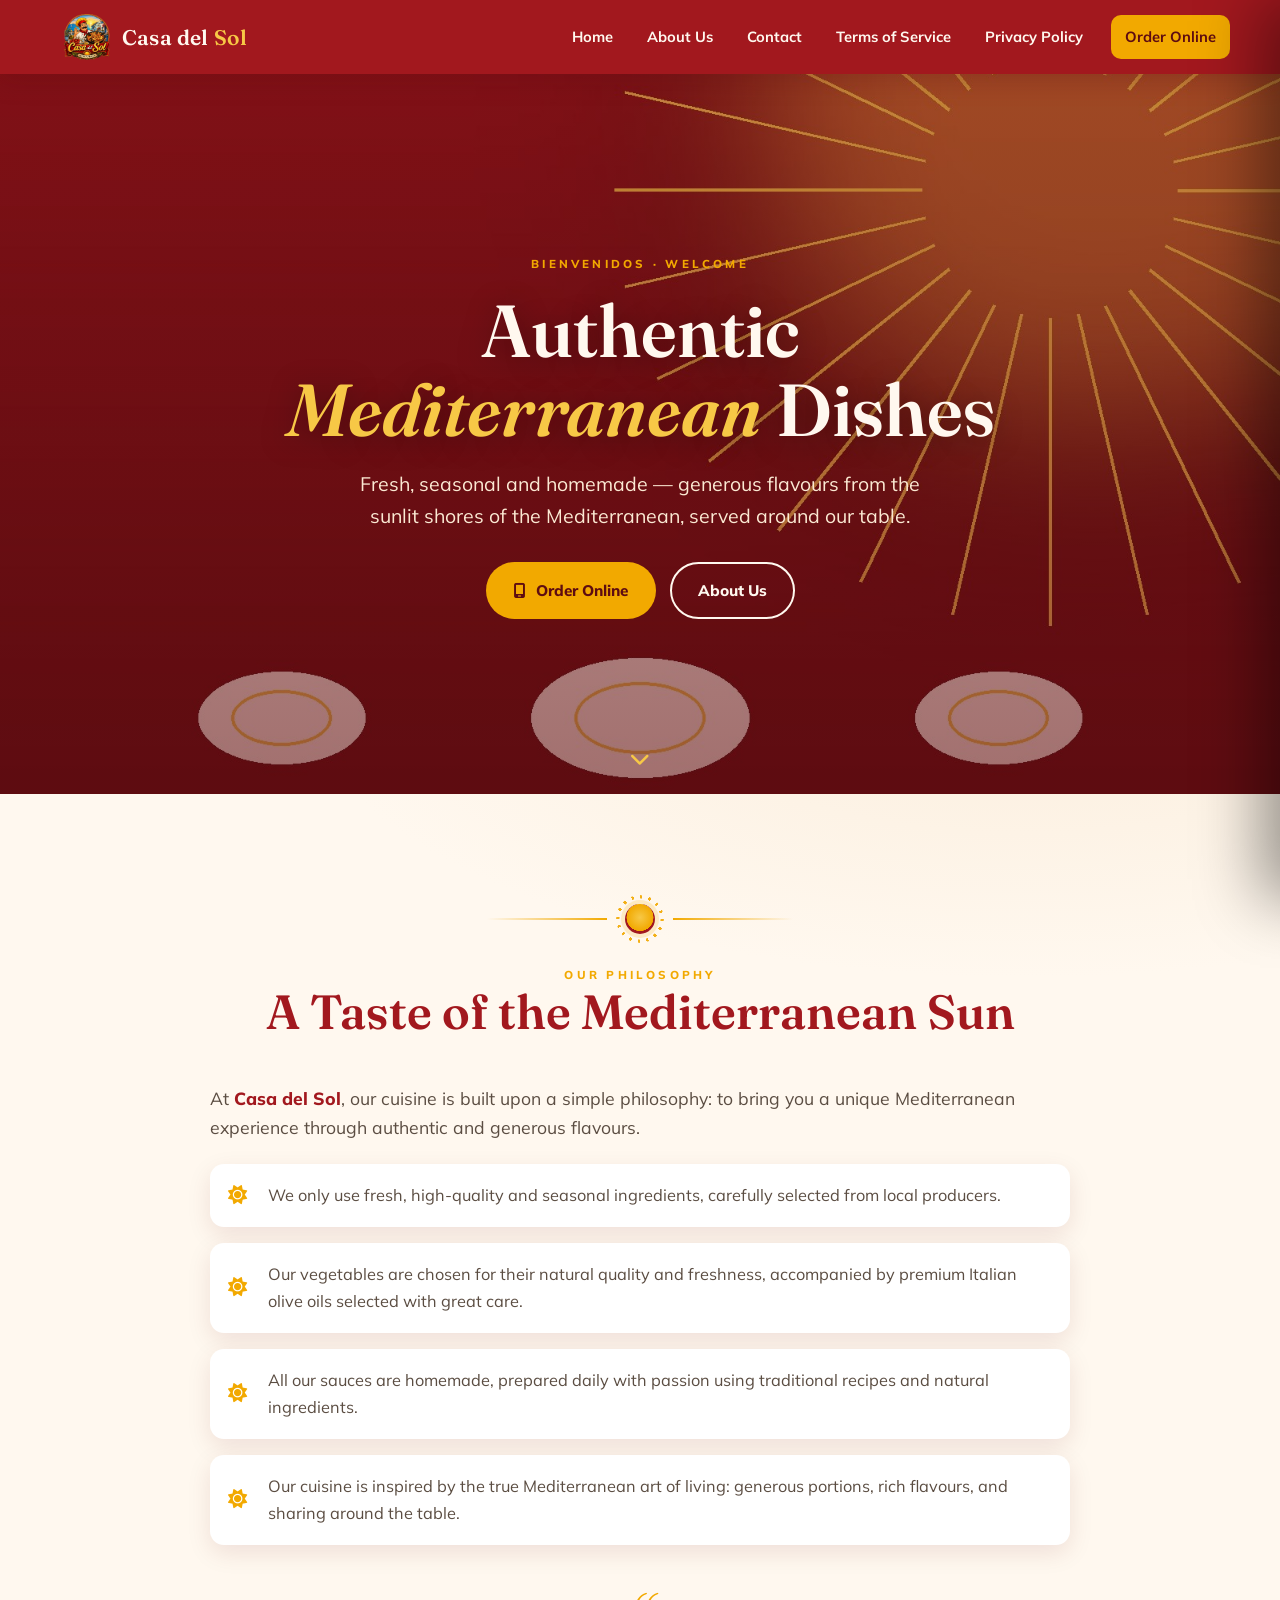
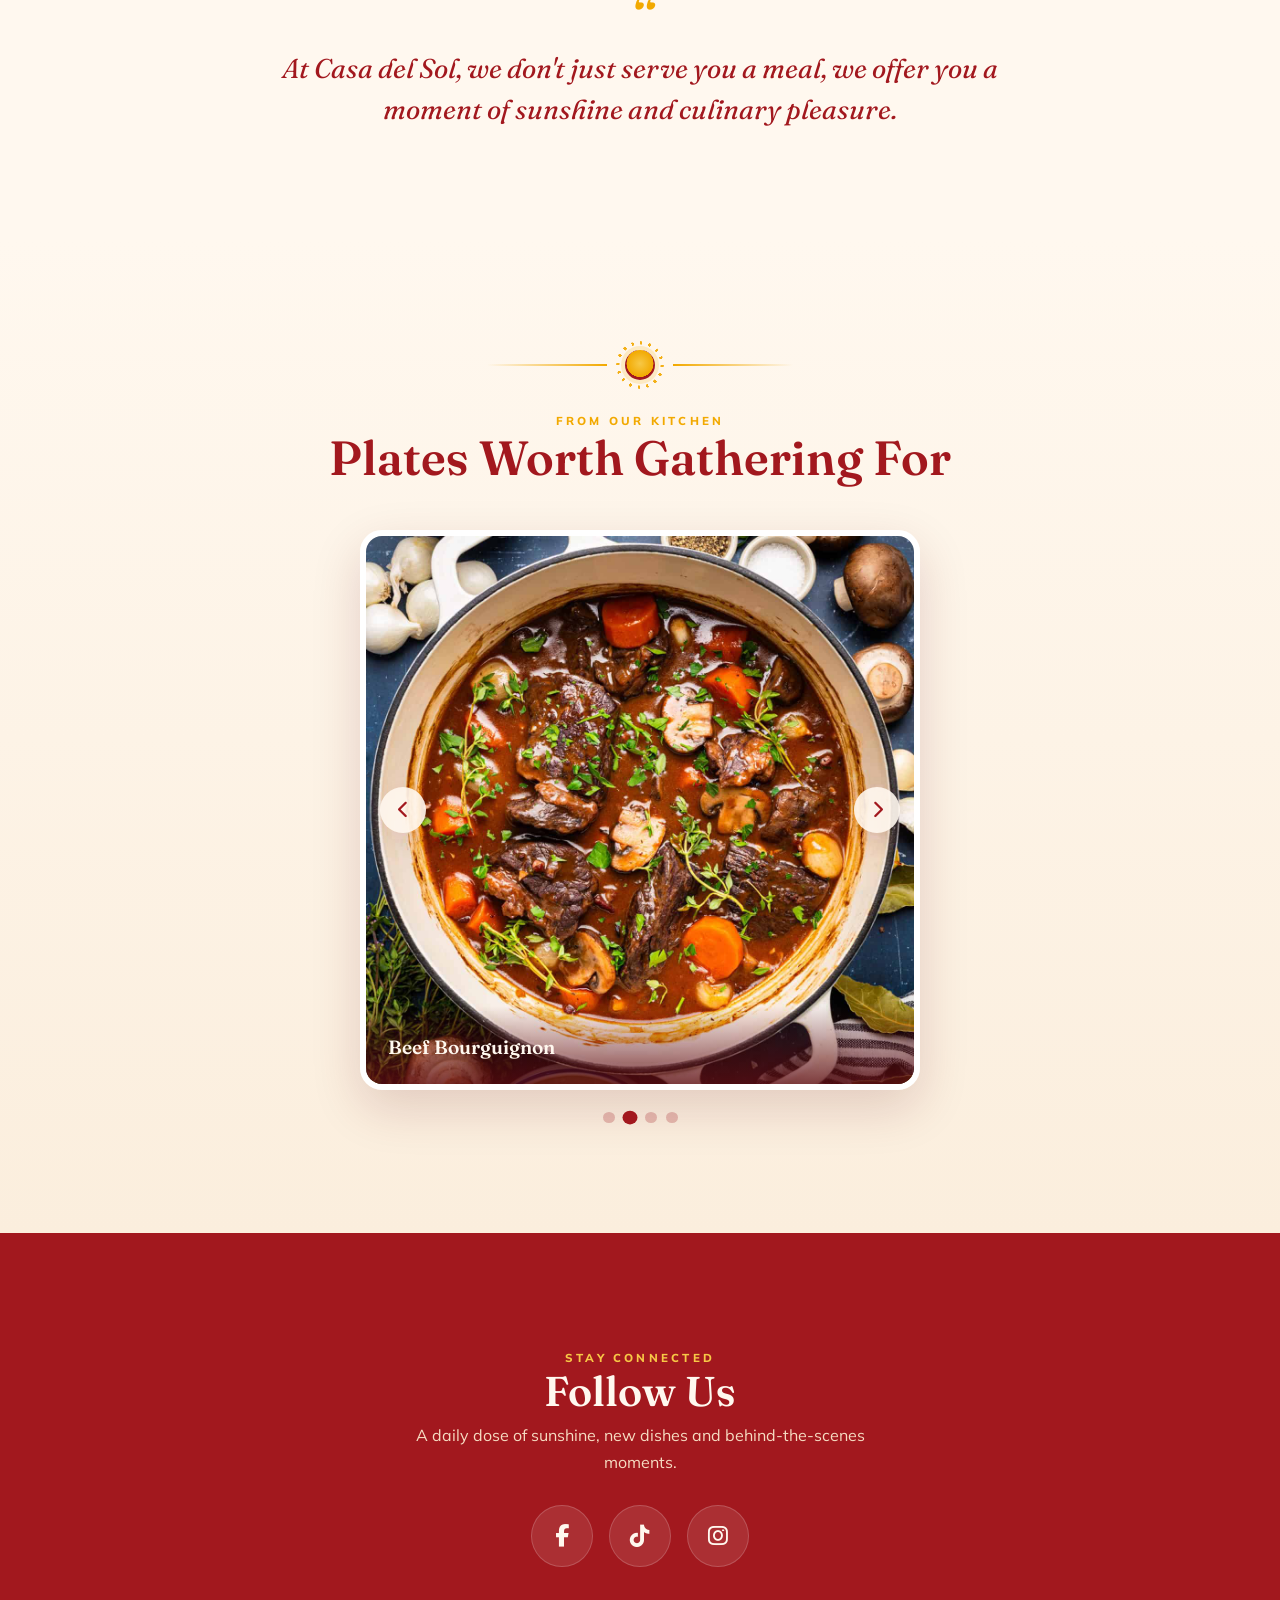
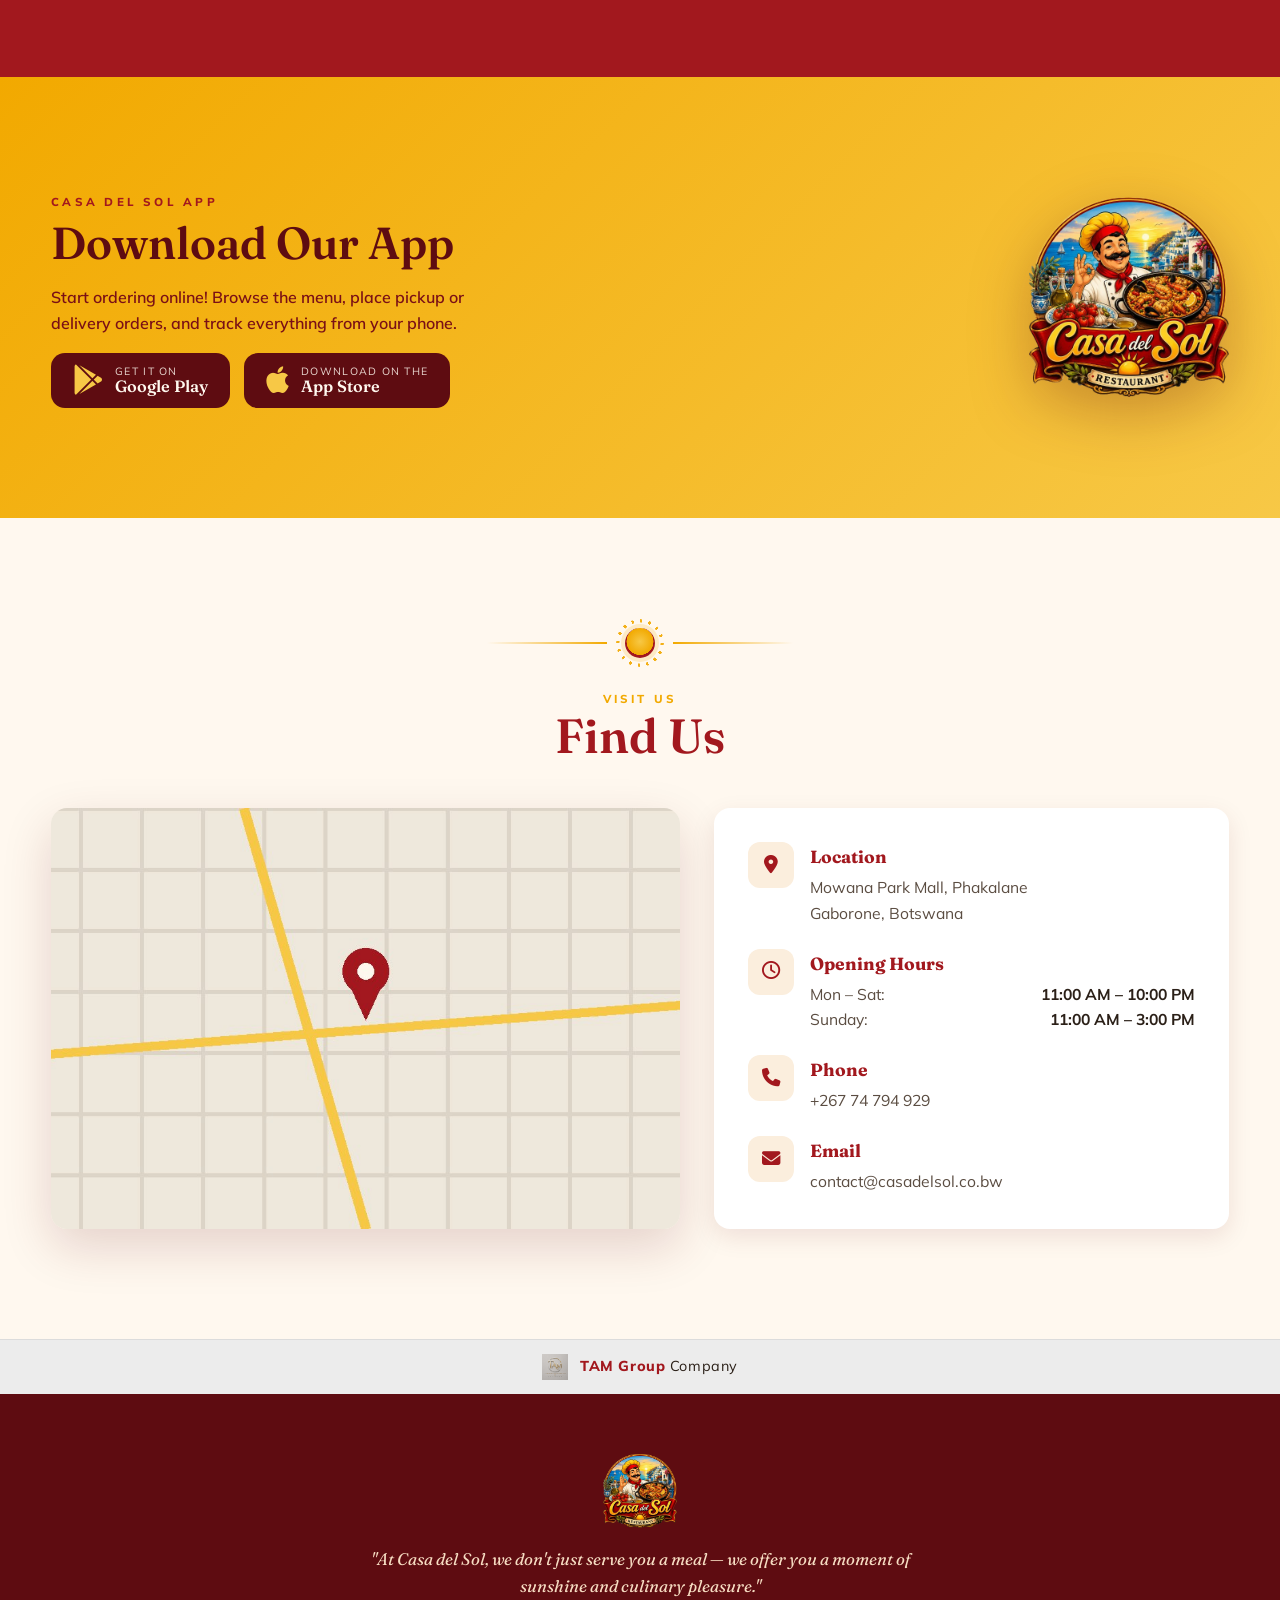
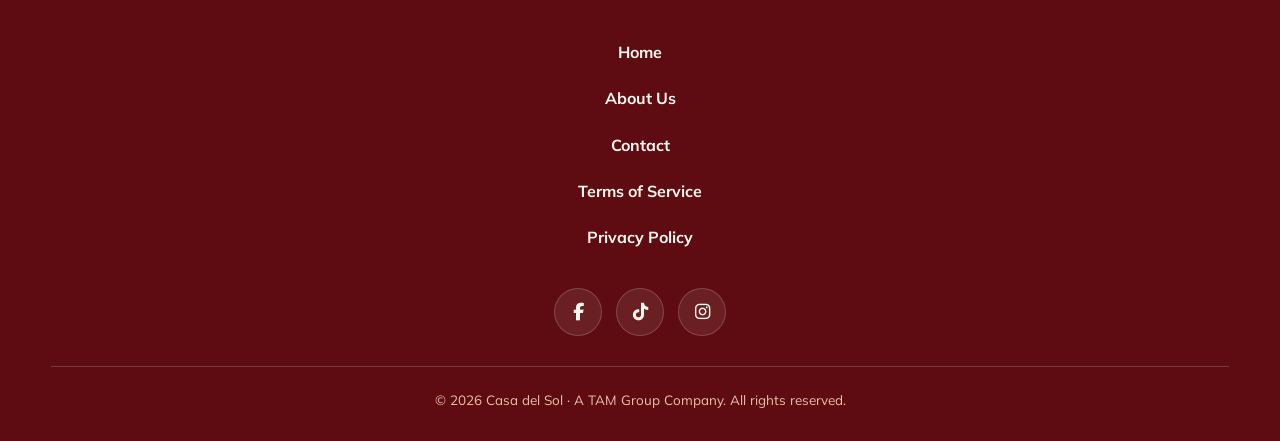
==== commit 7f745dc6: "Update index.html" ====
--- a/index.html
+++ b/index.html
@@ -195,7 +195,8 @@
             <span class="ic"><i class="fa-regular fa-clock"></i></span>
             <div style="flex:1">
               <h4>Opening Hours</h4>
-              <p class="hours-line"><span>Monday – Sunday</span><span>7:00 AM – 10:00 PM</span></p>
+              <p class="hours-line"><span>Mon – Sat:</span><span>11:00 AM – 10:00 PM</span></p>
+              <p class="hours-line"><span>Sunday:</span><span>11:00 AM – 3:00 PM</span></p>
             </div>
           </div>
           <div class="info-row">
--- a/styles.css
+++ b/styles.css
@@ -403,3 +403,36 @@
 
 /* focus visibility */
 a:focus-visible, button:focus-visible{ outline:3px solid var(--gold-light); outline-offset:3px; border-radius:6px; }
+
+/* ===== mobile menu: Back button + collapsible Contact + hero crop ===== */
+.mm-close{
+  position:absolute; top:20px; left:22px;
+  display:flex; align-items:center; gap:8px;
+  background:transparent; border:0; cursor:pointer;
+  color:var(--cream); font:inherit; font-weight:800; font-size:1rem; padding:6px 4px;
+  transition:color .2s var(--ease);
+}
+.mm-close i{ font-size:.95rem; }
+.mm-close:hover{ color:var(--gold-light); }
+
+.mobile-menu .mm-contact-toggle{
+  display:flex; align-items:center; gap:12px; width:100%;
+  background:transparent; border:0; cursor:pointer; text-align:left;
+  padding:16px 6px; font:inherit; font-weight:700; font-size:1.04rem; color:var(--cream);
+  transition:color .2s var(--ease), padding-left .25s var(--ease);
+}
+.mobile-menu .mm-contact-toggle > i:first-child{ color:var(--gold-light); width:22px; text-align:center; }
+.mobile-menu .mm-contact-toggle:hover{ color:var(--gold-light); padding-left:14px; }
+.mm-chev{ margin-left:auto; font-size:.85rem; transition:transform .3s var(--ease); }
+.mm-contact-toggle.open .mm-chev{ transform:rotate(180deg); }
+
+.mm-contact{
+  max-height:0; overflow:hidden; padding-top:0; padding-bottom:0;
+  transition:max-height .32s var(--ease), padding .32s var(--ease);
+}
+.mm-contact-toggle.open + .mm-contact{ max-height:140px; padding-bottom:14px; }
+
+@media (max-width: 560px){
+  .hero-img{ height:132%; bottom:auto; }        /* crop more off the bottom on phones */
+  .hero-content{ transform:translateY(-18px); }  /* nudge the hero text up */
+}
